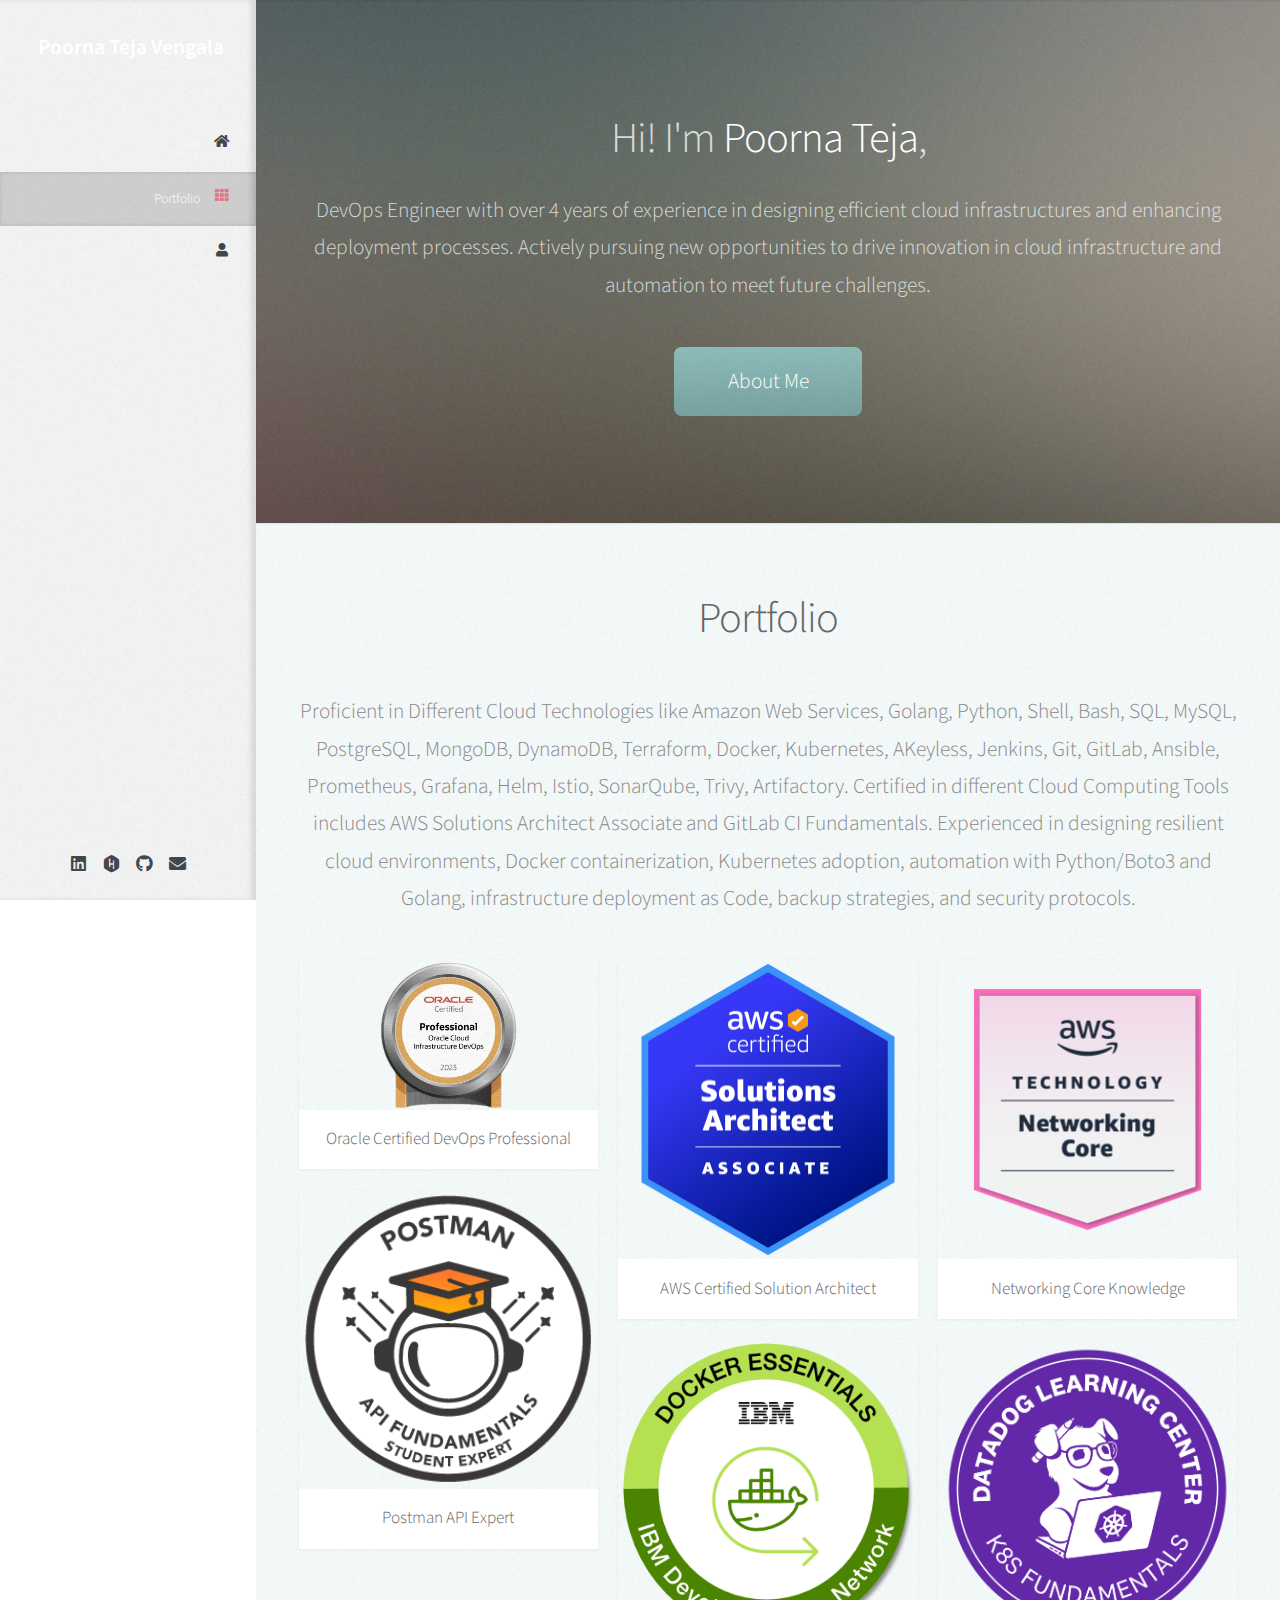
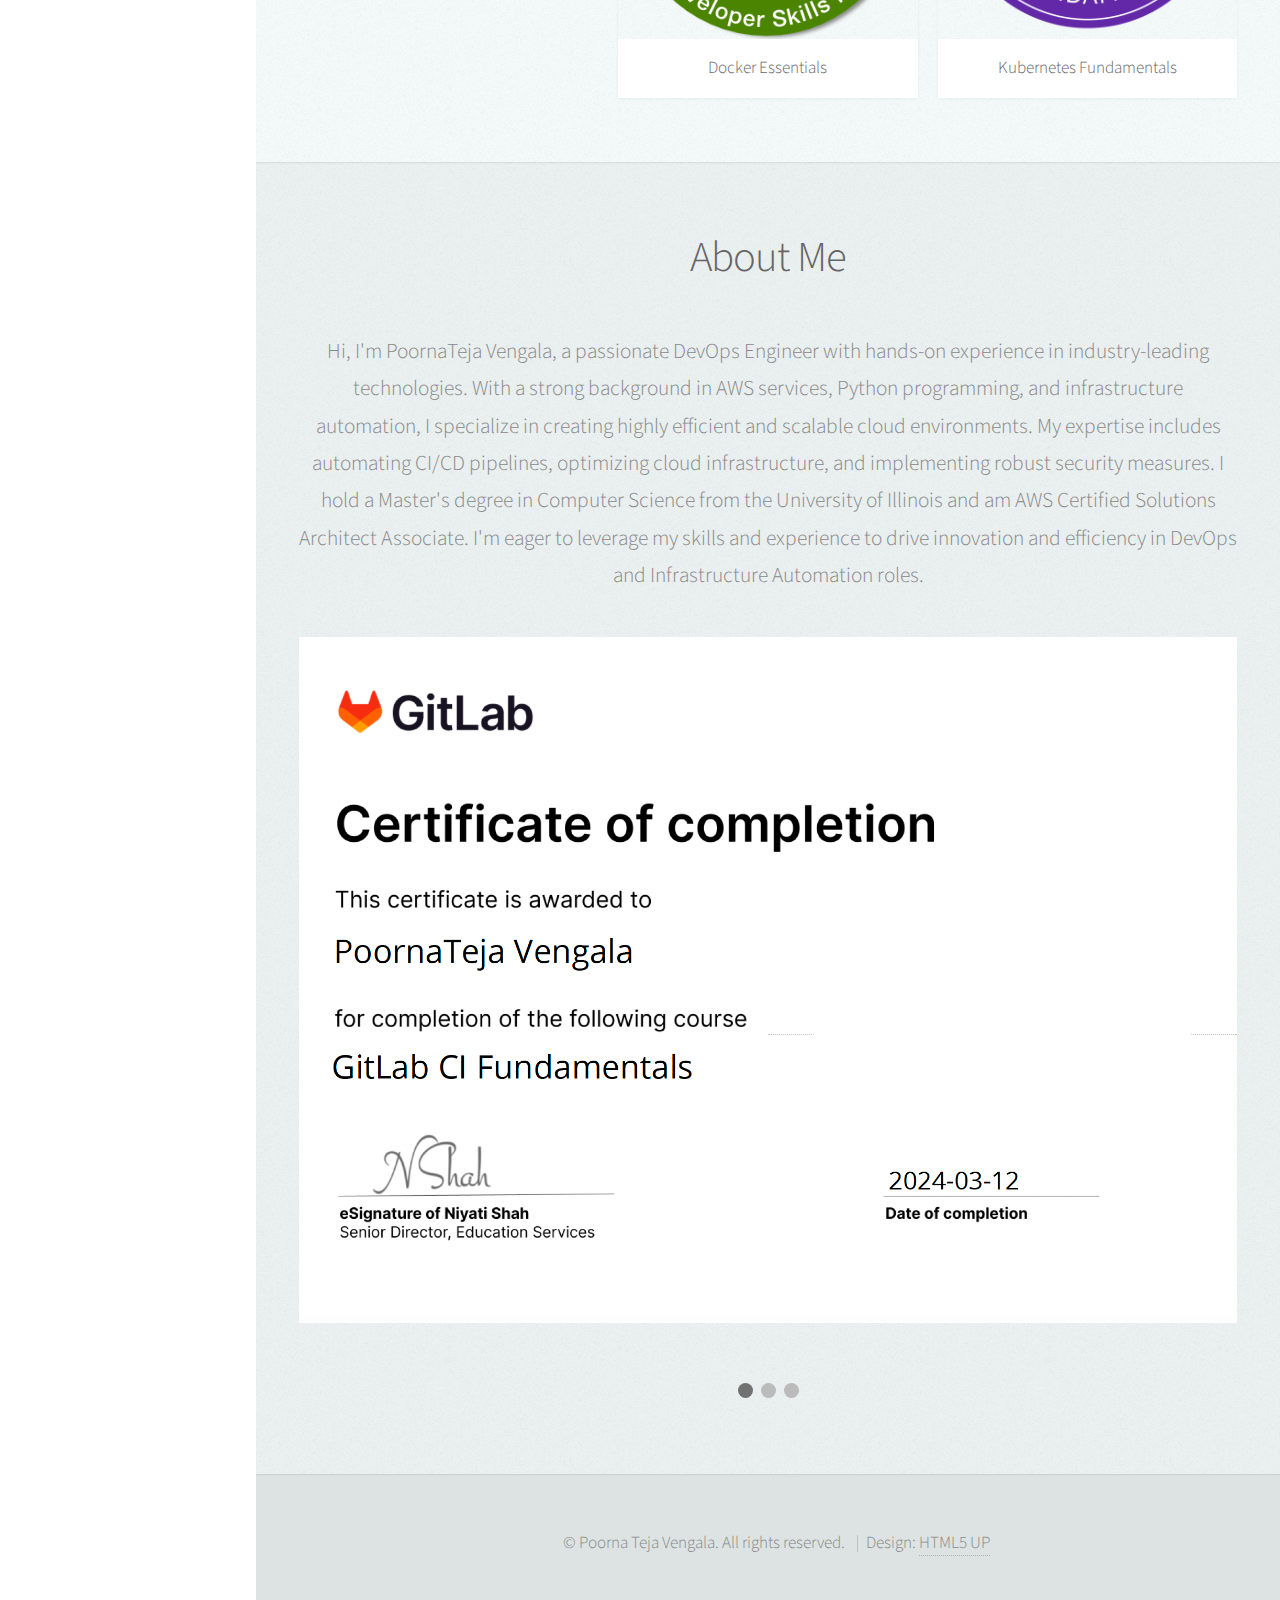
==== index.html @ 4f163651 "new" ====
<!DOCTYPE HTML>
<!--
    Prologue by HTML5 UP
    html5up.net | @ajlkn
    Free for personal and commercial use under the CCA 3.0 license (html5up.net/license)
-->
<html>
    <head>
        <title>Poorna Teja Vengala</title>
        <meta charset="utf-8" />
        <meta name="viewport" content="width=device-width, initial-scale=1, user-scalable=no" />
        <link rel="stylesheet" href="assets/css/main.css" />
        <style>
            #header {
                background-color: #f4f4f4; /* Light Gray Background Color */
            }

            #top {
                background: url('images/devopsbg.jpeg') no-repeat center center fixed;
                background-size: cover;
            }

            .slideshow-container {
                max-width: 1000px;
                position: relative;
                margin: auto;
            }

            .mySlides {
                display: none;
            }

            /* Next & previous buttons */
            .prev, .next {
                cursor: pointer;
                position: absolute;
                top: 50%;
                width: auto;
                margin-top: -22px;
                padding: 16px;
                color: white;
                font-weight: bold;
                font-size: 18px;
                transition: 0.6s ease;
                border-radius: 0 3px 3px 0;
            }

            /* Position the "next button" to the right */
            .next {
                right: 0;
                border-radius: 3px 0 0 3px;
            }

            /* On hover, add a black background color with a little bit see-through */
            .prev:hover, .next:hover {
                background-color: rgba(0, 0, 0, 0.8);
            }

            /* The dots/bullets/indicators */
            .dot {
                cursor: pointer;
                height: 15px;
                width: 15px;
                margin: 0 2px;
                background-color: #bbb;
                border-radius: 50%;
                display: inline-block;
                transition: background-color 0.6s ease;
            }

            .active, .dot:hover {
                background-color: #717171;
            }
        </style>
    </head>
    <body class="is-preload">

        <!-- Header -->
        <div id="header">
            <div class="top">
                <!-- Logo -->
                <div id="logo">
                    <h1 id="title">Poorna Teja Vengala</h1>
                    <p>DevOps Engineer</p>
                </div>
                <!-- Nav -->
                <nav id="nav">
                    <ul>
                        <li><a href="#top" id="top-link"><span class="icon solid fa-home">Intro</span></a></li>
                        <li><a href="#portfolio" id="portfolio-link"><span class="icon solid fa-th">Portfolio</span></a></li>
                        <li><a href="#about" id="about-link"><span class="icon solid fa-user">About Me</span></a></li>
                    </ul>
                </nav>
            </div>
            <div class="bottom">
                <!-- Social Icons -->
                <ul class="icons">
                    <li><a href="https://www.linkedin.com/in/teja251b7b116/" class="icon brands fa-linkedin"><span class="label">Linkedin</span></a></li>
                    <li><a href="https://www.hackerrank.com/profile/poornateja340" class="icon brands fa-hackerrank"><span class="label">Hackerrank</span></a></li>
                    <li><a href="https://github.com/poornatejav" class="icon brands fa-github"><span class="label">Github</span></a></li>
                    <li><a href="mailto:poornateja340@gmail.com" class="icon solid fa-envelope"><span class="label">Email</span></a></li>
                </ul>
            </div>
        </div>

        <!-- Main -->
        <div id="main">
            <!-- Intro -->
            <section id="top" class="one dark cover">
                <div class="container">
                    <header>
                        <h2 class="alt">Hi! I'm <strong>Poorna Teja</strong>, </h2>
                        <p>DevOps Engineer with over 4 years of experience in designing efficient cloud infrastructures and enhancing deployment processes. Actively pursuing new opportunities to drive innovation in cloud infrastructure and automation to meet future challenges.</p>
                    </header>
                    <footer>
                        <a href="#about" class="button scrolly">About Me</a>
                    </footer>
                </div>
            </section>

            <!-- Portfolio -->
            <section id="portfolio" class="two">
                <div class="container">
                    <header>
                        <h2>Portfolio</h2>
                    </header>
                    <p>Proficient in Different Cloud Technologies like Amazon Web Services, Golang, Python, Shell, Bash, SQL, MySQL, PostgreSQL, MongoDB, DynamoDB, Terraform, Docker, Kubernetes, AKeyless, Jenkins, Git, GitLab, Ansible, Prometheus, Grafana, Helm, Istio, SonarQube, Trivy, Artifactory. Certified in different Cloud Computing Tools includes AWS Solutions Architect Associate and GitLab CI Fundamentals. Experienced in designing resilient cloud environments, Docker containerization, Kubernetes adoption, automation with Python/Boto3 and Golang, infrastructure deployment as Code, backup strategies, and security protocols.</p>

                    <div class="row">
                        <div class="col-4 col-12-mobile">
                            <article class="item zigzag-item">
                                <a href="https://yourlink1.com" target="_blank" class="image fit"><img src="images/OCIDOP2023OPN__1_-removebg-preview.png" alt="" /></a>
                                <header>
                                    <h3>Oracle Certified DevOps Professional</h3>
                                </header>
                            </article>
                            <article class="item">
                                <a href="https://badgr.com/public/assertions/E0dIOPm5STyMODDQcld6iA?identity__email=poornateja340@gmail.com" target="_blank" class="image fit"><img src="images/Postman - Postman API Fundamentals Student Expert - 2024-03-08.png" alt="" /></a>
                                <header>
                                    <h3>Postman API Expert</h3>
                                </header>
                            </article>
                        </div>
                        <div class="col-4 col-12-mobile">
                            <article class="item zigzag-item">
                                <a href="https://www.credly.com/badges/5cc0f7e2-10d0-4123-bce8-ade4885278c2/public_url" target="_blank" class="image fit"><img src="images/AWS-SA.png" alt="" /></a>
                                <header>
                                    <h3>AWS Certified Solution Architect</h3>
                                </header>
                            </article>
                            <article class="item">
                                <a href="https://www.credly.com/badges/b37012b9-1ead-40f3-9335-4eefe17294b0/public_url" target="_blank" class="image fit"><img src="images/Docker.png" alt="" /></a>
                                <header>
                                    <h3>Docker Essentials</h3>
                                </header>
                            </article>
                        </div>
                        <div class="col-4 col-12-mobile">
                            <article class="item zigzag-item">
                                <a href="https://www.credly.com/badges/9c77c72e-d87c-419b-800b-550ae27be226/public_url" target="_blank" class="image fit"><img src="images/aws net.png" alt="" /></a>
                                <header>
                                    <h3>Networking Core Knowledge</h3>
                                </header>
                            </article>
                            <article class="item">
                                <a href="https://www.credly.com/badges/ffb6ceaa-3ee1-4eab-9835-35e2f4e2d9c7/public_url" target="_blank" class="image fit"><img src="images/K8.png" alt="" /></a>
                                <header>
                                    <h3>Kubernetes Fundamentals</h3>
                                </header>
                            </article>
                        </div>
                    </div>
                </div>
            </section>

            <!-- About Me -->
            <section id="about" class="three">
                <div class="container">
                    <header>
                        <h2>About Me</h2>
                    </header>
                    <p>Hi, I'm PoornaTeja Vengala, a passionate DevOps Engineer with hands-on experience in industry-leading technologies. With a strong background in AWS services, Python programming, and infrastructure automation, I specialize in creating highly efficient and scalable cloud environments. My expertise includes automating CI/CD pipelines, optimizing cloud infrastructure, and implementing robust security measures. I hold a Master's degree in Computer Science from the University of Illinois and am AWS Certified Solutions Architect Associate. I'm eager to leverage my skills and experience to drive innovation and efficiency in DevOps and Infrastructure Automation roles.</p>
                    <!-- Slideshow Container -->
                    <div class="slideshow-container">
                        <div class="mySlides fade">
                            <img src="images/gitlab.png" style="width:100%" alt="PoornaTeja Vengala" />
                        </div>
                        <div class="mySlides fade">
                            <img src="images/python.png" style="width:100%" alt="Image 2" />
                        </div>
                        <div class="mySlides fade">
                            <img src="images/scrum.png" style="width:100%" alt="Image 3" />
                        </div>
                        <!-- Next and Previous Button -->
                        <a class="prev" onclick="plusSlides(-1)">&#10094;</a>
                        <a class="next" onclick="plusSlides(1)">&#10095;</a>
                    </div>
                    <br />
                    <!-- The dots/circles -->
                    <div style="text-align:center">
                        <span class="dot" onclick="currentSlide(1)"></span>
                        <span class="dot" onclick="currentSlide(2)"></span>
                        <span class="dot" onclick="currentSlide(3)"></span>
                    </div>
                </div>
            </section>
        </div>

        <!-- Footer -->
        <div id="footer">
            <!-- Copyright -->
            <ul class="copyright">
                <li>&copy; Poorna Teja Vengala. All rights reserved.</li>
                <li>Design: <a href="http://html5up.net">HTML5 UP</a></li>
            </ul>
        </div>

        <!-- Scripts -->
        <script src="assets/js/jquery.min.js"></script>
        <script src="assets/js/jquery.scrolly.min.js"></script>
        <script src="assets/js/jquery.scrollex.min.js"></script>
        <script src="assets/js/browser.min.js"></script>
        <script src="assets/js/breakpoints.min.js"></script>
        <script src="assets/js/util.js"></script>
        <script src="assets/js/main.js"></script>

        <!-- JavaScript for Slideshow -->
        <script>
            var slideIndex = 1;
            showSlides(slideIndex);

            function plusSlides(n) {
                showSlides(slideIndex += n);
            }

            function currentSlide(n) {
                showSlides(slideIndex = n);
            }

            function showSlides(n) {
                var i;
                var slides = document.getElementsByClassName("mySlides");
                var dots = document.getElementsByClassName("dot");
                if (n > slides.length) { slideIndex = 1 }
                if (n < 1) { slideIndex = slides.length }
                for (i = 0; i < slides.length; i++) {
                    slides[i].style.display = "none";
                }
                for (i = 0; i < dots.length; i++) {
                    dots[i].className = dots[i].className.replace(" active", "");
                }
                slides[slideIndex - 1].style.display = "block";
                dots[slideIndex - 1].className += " active";
            }
        </script>
    </body>
</html>
---- assets/css/main.css ----
@import url("fontawesome-all.min.css");
@import url("https://fonts.googleapis.com/css?family=Source+Sans+Pro:300,300italic,400,600");

/*
	Prologue by HTML5 UP
	html5up.net | @ajlkn
	Free for personal and commercial use under the CCA 3.0 license (html5up.net/license)
*/

html, body, div, span, applet, object,
iframe, h1, h2, h3, h4, h5, h6, p, blockquote,
pre, a, abbr, acronym, address, big, cite,
code, del, dfn, em, img, ins, kbd, q, s, samp,
small, strike, strong, sub, sup, tt, var, b,
u, i, center, dl, dt, dd, ol, ul, li, fieldset,
form, label, legend, table, caption, tbody,
tfoot, thead, tr, th, td, article, aside,
canvas, details, embed, figure, figcaption,
footer, header, hgroup, menu, nav, output, ruby,
section, summary, time, mark, audio, video {
	margin: 0;
	padding: 0;
	border: 0;
	font-size: 100%;
	font: inherit;
	vertical-align: baseline;}

article, aside, details, figcaption, figure,
footer, header, hgroup, menu, nav, section {
	display: block;}

body {
	line-height: 1;
}

ol, ul {
	list-style: none;
}

blockquote, q {
	quotes: none;
}

	blockquote:before, blockquote:after, q:before, q:after {
		content: '';
		content: none;
	}

table {
	border-collapse: collapse;
	border-spacing: 0;
}

body {
	-webkit-text-size-adjust: none;
}

mark {
	background-color: transparent;
	color: inherit;
}

input::-moz-focus-inner {
	border: 0;
	padding: 0;
}

input, select, textarea {
	-moz-appearance: none;
	-webkit-appearance: none;
	-ms-appearance: none;
	appearance: none;
}

/* Basic */

	html {
		box-sizing: border-box;
	}

	*, *:before, *:after {
		box-sizing: inherit;
	}

	body {
		background: #fff;
		font-family: 'Source Sans Pro', sans-serif;
		font-size: 19pt;
		font-weight: 300;
		line-height: 1.75em;
		color: #888;
	}

		body.is-preload *, body.is-preload *:before, body.is-preload *:after {
			-moz-animation: none !important;
			-webkit-animation: none !important;
			-ms-animation: none !important;
			animation: none !important;
			-moz-transition: none !important;
			-webkit-transition: none !important;
			-ms-transition: none !important;
			transition: none !important;
		}

	input, textarea, select {
		font-family: 'Source Sans Pro', sans-serif;
		font-size: 19pt;
		font-weight: 300;
		line-height: 1.75em;
		color: #888;
	}

	h1, h2, h3, h4, h5, h6 {
		font-weight: 300;
		color: #666;
		line-height: 1.5em;
	}

	h1 a, h2 a, h3 a, h4 a, h5 a, h6 a {
		color: inherit;
		text-decoration: none;
	}

		h1 a strong, h2 a strong, h3 a strong, h4 a strong, h5 a strong, h6 a strong {
			color: #333;
		}

	h2 {
		font-size: 2em;
		letter-spacing: -1px;
	}

		h2.alt {
			color: #888;
		}

			h2.alt strong {
				color: #666;
			}

	h3 {
		font-size: 1.5em;
	}

	header {
		margin: 0 0 2em 0;
	}

		header > p {
			margin: 1em 0 0 0;
		}

	footer {
		margin: 2em 0 0 0;
	}

	strong, b {
		font-weight: 300;
		color: #666;
	}

	em, i {
		font-style: italic;
	}

	a {
		text-decoration: none;
		color: inherit;
		border-bottom: dotted 1px rgba(128, 128, 128, 0.5);
		-moz-transition: color 0.35s ease-in-out, border-bottom-color 0.35s ease-in-out;
		-webkit-transition: color 0.35s ease-in-out, border-bottom-color 0.35s ease-in-out;
		-ms-transition: color 0.35s ease-in-out, border-bottom-color 0.35s ease-in-out;
		transition: color 0.35s ease-in-out, border-bottom-color 0.35s ease-in-out;
		outline: 0;
	}

		a:hover {
			color: #E27689;
			border-bottom-color: rgba(255, 255, 255, 0);
		}

	sub {
		position: relative;
		top: 0.5em;
		font-size: 0.8em;
	}

	sup {
		position: relative;
		top: -0.5em;
		font-size: 0.8em;
	}

	hr {
		border: 0;
		border-top: solid 1px #ddd;
	}

	blockquote {
		border-left: solid 0.5em #ddd;
		padding: 1em 0 1em 2em;
		font-style: italic;
	}

	p, ul, ol, dl, table {
		margin-bottom: 2em;
	}

	br.clear {
		clear: both;
	}

/* Container */

	.container {
		margin: 0 auto;
		max-width: 100%;
		width: 1400px;
	}

		@media screen and (min-width: 961px) and (max-width: 1880px) {

			.container {
				width: 1200px;
			}

		}

		@media screen and (min-width: 961px) and (max-width: 1620px) {

			.container {
				width: 960px;
			}

		}

		@media screen and (min-width: 961px) and (max-width: 1320px) {

			.container {
				width: 100%;
			}

		}

		@media screen and (max-width: 960px) {

			.container {
				width: 100%;
			}

		}

		@media screen and (max-width: 736px) {

			.container {
				width: 100%;
			}

		}

/* Row */

	.row {
		display: flex;
		flex-wrap: wrap;
		box-sizing: border-box;
		align-items: stretch;
	}

		.row > * {
			box-sizing: border-box;
		}

		.row.gtr-uniform > * > :last-child {
			margin-bottom: 0;
		}

		.row.aln-left {
			justify-content: flex-start;
		}

		.row.aln-center {
			justify-content: center;
		}

		.row.aln-right {
			justify-content: flex-end;
		}

		.row.aln-top {
			align-items: flex-start;
		}

		.row.aln-middle {
			align-items: center;
		}

		.row.aln-bottom {
			align-items: flex-end;
		}

		.row > .imp {
			order: -1;
		}

		.row > .col-1 {
			width: 8.33333%;
		}

		.row > .off-1 {
			margin-left: 8.33333%;
		}

		.row > .col-2 {
			width: 16.66667%;
		}

		.row > .off-2 {
			margin-left: 16.66667%;
		}

		.row > .col-3 {
			width: 25%;
		}

		.row > .off-3 {
			margin-left: 25%;
		}

		.row > .col-4 {
			width: 33.33333%;
		}

		.row > .off-4 {
			margin-left: 33.33333%;
		}

		.row > .col-5 {
			width: 41.66667%;
		}

		.row > .off-5 {
			margin-left: 41.66667%;
		}

		.row > .col-6 {
			width: 50%;
		}

		.row > .off-6 {
			margin-left: 50%;
		}

		.row > .col-7 {
			width: 58.33333%;
		}

		.row > .off-7 {
			margin-left: 58.33333%;
		}

		.row > .col-8 {
			width: 66.66667%;
		}

		.row > .off-8 {
			margin-left: 66.66667%;
		}

		.row > .col-9 {
			width: 75%;
		}

		.row > .off-9 {
			margin-left: 75%;
		}

		.row > .col-10 {
			width: 83.33333%;
		}

		.row > .off-10 {
			margin-left: 83.33333%;
		}

		.row > .col-11 {
			width: 91.66667%;
		}

		.row > .off-11 {
			margin-left: 91.66667%;
		}

		.row > .col-12 {
			width: 100%;
		}

		.row > .off-12 {
			margin-left: 100%;
		}

		.row.gtr-0 {
			margin-top: 0px;
			margin-left: 0px;
		}

			.row.gtr-0 > * {
				padding: 0px 0 0 0px;
			}

			.row.gtr-0.gtr-uniform {
				margin-top: 0px;
			}

				.row.gtr-0.gtr-uniform > * {
					padding-top: 0px;
				}

		.row.gtr-25 {
			margin-top: -10px;
			margin-left: -10px;
		}

			.row.gtr-25 > * {
				padding: 10px 0 0 10px;
			}

			.row.gtr-25.gtr-uniform {
				margin-top: -10px;
			}

				.row.gtr-25.gtr-uniform > * {
					padding-top: 10px;
				}

		.row.gtr-50 {
			margin-top: -20px;
			margin-left: -20px;
		}

			.row.gtr-50 > * {
				padding: 20px 0 0 20px;
			}

			.row.gtr-50.gtr-uniform {
				margin-top: -20px;
			}

				.row.gtr-50.gtr-uniform > * {
					padding-top: 20px;
				}

		.row {
			margin-top: -40px;
			margin-left: -40px;
		}

			.row > * {
				padding: 40px 0 0 40px;
			}

			.row.gtr-uniform {
				margin-top: -40px;
			}

				.row.gtr-uniform > * {
					padding-top: 40px;
				}

		.row.gtr-150 {
			margin-top: -60px;
			margin-left: -60px;
		}

			.row.gtr-150 > * {
				padding: 60px 0 0 60px;
			}

			.row.gtr-150.gtr-uniform {
				margin-top: -60px;
			}

				.row.gtr-150.gtr-uniform > * {
					padding-top: 60px;
				}

		.row.gtr-200 {
			margin-top: -80px;
			margin-left: -80px;
		}

			.row.gtr-200 > * {
				padding: 80px 0 0 80px;
			}

			.row.gtr-200.gtr-uniform {
				margin-top: -80px;
			}

				.row.gtr-200.gtr-uniform > * {
					padding-top: 80px;
				}

		@media screen and (min-width: 961px) and (max-width: 1880px) {

			.row {
				display: flex;
				flex-wrap: wrap;
				box-sizing: border-box;
				align-items: stretch;
			}

				.row > * {
					box-sizing: border-box;
				}

				.row.gtr-uniform > * > :last-child {
					margin-bottom: 0;
				}

				.row.aln-left {
					justify-content: flex-start;
				}

				.row.aln-center {
					justify-content: center;
				}

				.row.aln-right {
					justify-content: flex-end;
				}

				.row.aln-top {
					align-items: flex-start;
				}

				.row.aln-middle {
					align-items: center;
				}

				.row.aln-bottom {
					align-items: flex-end;
				}

				.row > .imp-wide {
					order: -1;
				}

				.row > .col-1-wide {
					width: 8.33333%;
				}

				.row > .off-1-wide {
					margin-left: 8.33333%;
				}

				.row > .col-2-wide {
					width: 16.66667%;
				}

				.row > .off-2-wide {
					margin-left: 16.66667%;
				}

				.row > .col-3-wide {
					width: 25%;
				}

				.row > .off-3-wide {
					margin-left: 25%;
				}

				.row > .col-4-wide {
					width: 33.33333%;
				}

				.row > .off-4-wide {
					margin-left: 33.33333%;
				}

				.row > .col-5-wide {
					width: 41.66667%;
				}

				.row > .off-5-wide {
					margin-left: 41.66667%;
				}

				.row > .col-6-wide {
					width: 50%;
				}

				.row > .off-6-wide {
					margin-left: 50%;
				}

				.row > .col-7-wide {
					width: 58.33333%;
				}

				.row > .off-7-wide {
					margin-left: 58.33333%;
				}

				.row > .col-8-wide {
					width: 66.66667%;
				}

				.row > .off-8-wide {
					margin-left: 66.66667%;
				}

				.row > .col-9-wide {
					width: 75%;
				}

				.row > .off-9-wide {
					margin-left: 75%;
				}

				.row > .col-10-wide {
					width: 83.33333%;
				}

				.row > .off-10-wide {
					margin-left: 83.33333%;
				}

				.row > .col-11-wide {
					width: 91.66667%;
				}

				.row > .off-11-wide {
					margin-left: 91.66667%;
				}

				.row > .col-12-wide {
					width: 100%;
				}

				.row > .off-12-wide {
					margin-left: 100%;
				}

				.row.gtr-0 {
					margin-top: 0px;
					margin-left: 0px;
				}

					.row.gtr-0 > * {
						padding: 0px 0 0 0px;
					}

					.row.gtr-0.gtr-uniform {
						margin-top: 0px;
					}

						.row.gtr-0.gtr-uniform > * {
							padding-top: 0px;
						}

				.row.gtr-25 {
					margin-top: -10px;
					margin-left: -10px;
				}

					.row.gtr-25 > * {
						padding: 10px 0 0 10px;
					}

					.row.gtr-25.gtr-uniform {
						margin-top: -10px;
					}

						.row.gtr-25.gtr-uniform > * {
							padding-top: 10px;
						}

				.row.gtr-50 {
					margin-top: -20px;
					margin-left: -20px;
				}

					.row.gtr-50 > * {
						padding: 20px 0 0 20px;
					}

					.row.gtr-50.gtr-uniform {
						margin-top: -20px;
					}

						.row.gtr-50.gtr-uniform > * {
							padding-top: 20px;
						}

				.row {
					margin-top: -40px;
					margin-left: -40px;
				}

					.row > * {
						padding: 40px 0 0 40px;
					}

					.row.gtr-uniform {
						margin-top: -40px;
					}

						.row.gtr-uniform > * {
							padding-top: 40px;
						}

				.row.gtr-150 {
					margin-top: -60px;
					margin-left: -60px;
				}

					.row.gtr-150 > * {
						padding: 60px 0 0 60px;
					}

					.row.gtr-150.gtr-uniform {
						margin-top: -60px;
					}

						.row.gtr-150.gtr-uniform > * {
							padding-top: 60px;
						}

				.row.gtr-200 {
					margin-top: -80px;
					margin-left: -80px;
				}

					.row.gtr-200 > * {
						padding: 80px 0 0 80px;
					}

					.row.gtr-200.gtr-uniform {
						margin-top: -80px;
					}

						.row.gtr-200.gtr-uniform > * {
							padding-top: 80px;
						}

		}

		@media screen and (min-width: 961px) and (max-width: 1620px) {

			.row {
				display: flex;
				flex-wrap: wrap;
				box-sizing: border-box;
				align-items: stretch;
			}

				.row > * {
					box-sizing: border-box;
				}

				.row.gtr-uniform > * > :last-child {
					margin-bottom: 0;
				}

				.row.aln-left {
					justify-content: flex-start;
				}

				.row.aln-center {
					justify-content: center;
				}

				.row.aln-right {
					justify-content: flex-end;
				}

				.row.aln-top {
					align-items: flex-start;
				}

				.row.aln-middle {
					align-items: center;
				}

				.row.aln-bottom {
					align-items: flex-end;
				}

				.row > .imp-normal {
					order: -1;
				}

				.row > .col-1-normal {
					width: 8.33333%;
				}

				.row > .off-1-normal {
					margin-left: 8.33333%;
				}

				.row > .col-2-normal {
					width: 16.66667%;
				}

				.row > .off-2-normal {
					margin-left: 16.66667%;
				}

				.row > .col-3-normal {
					width: 25%;
				}

				.row > .off-3-normal {
					margin-left: 25%;
				}

				.row > .col-4-normal {
					width: 33.33333%;
				}

				.row > .off-4-normal {
					margin-left: 33.33333%;
				}

				.row > .col-5-normal {
					width: 41.66667%;
				}

				.row > .off-5-normal {
					margin-left: 41.66667%;
				}

				.row > .col-6-normal {
					width: 50%;
				}

				.row > .off-6-normal {
					margin-left: 50%;
				}

				.row > .col-7-normal {
					width: 58.33333%;
				}

				.row > .off-7-normal {
					margin-left: 58.33333%;
				}

				.row > .col-8-normal {
					width: 66.66667%;
				}

				.row > .off-8-normal {
					margin-left: 66.66667%;
				}

				.row > .col-9-normal {
					width: 75%;
				}

				.row > .off-9-normal {
					margin-left: 75%;
				}

				.row > .col-10-normal {
					width: 83.33333%;
				}

				.row > .off-10-normal {
					margin-left: 83.33333%;
				}

				.row > .col-11-normal {
					width: 91.66667%;
				}

				.row > .off-11-normal {
					margin-left: 91.66667%;
				}

				.row > .col-12-normal {
					width: 100%;
				}

				.row > .off-12-normal {
					margin-left: 100%;
				}

				.row.gtr-0 {
					margin-top: 0px;
					margin-left: 0px;
				}

					.row.gtr-0 > * {
						padding: 0px 0 0 0px;
					}

					.row.gtr-0.gtr-uniform {
						margin-top: 0px;
					}

						.row.gtr-0.gtr-uniform > * {
							padding-top: 0px;
						}

				.row.gtr-25 {
					margin-top: -10px;
					margin-left: -10px;
				}

					.row.gtr-25 > * {
						padding: 10px 0 0 10px;
					}

					.row.gtr-25.gtr-uniform {
						margin-top: -10px;
					}

						.row.gtr-25.gtr-uniform > * {
							padding-top: 10px;
						}

				.row.gtr-50 {
					margin-top: -20px;
					margin-left: -20px;
				}

					.row.gtr-50 > * {
						padding: 20px 0 0 20px;
					}

					.row.gtr-50.gtr-uniform {
						margin-top: -20px;
					}

						.row.gtr-50.gtr-uniform > * {
							padding-top: 20px;
						}

				.row {
					margin-top: -40px;
					margin-left: -40px;
				}

					.row > * {
						padding: 40px 0 0 40px;
					}

					.row.gtr-uniform {
						margin-top: -40px;
					}

						.row.gtr-uniform > * {
							padding-top: 40px;
						}

				.row.gtr-150 {
					margin-top: -60px;
					margin-left: -60px;
				}

					.row.gtr-150 > * {
						padding: 60px 0 0 60px;
					}

					.row.gtr-150.gtr-uniform {
						margin-top: -60px;
					}

						.row.gtr-150.gtr-uniform > * {
							padding-top: 60px;
						}

				.row.gtr-200 {
					margin-top: -80px;
					margin-left: -80px;
				}

					.row.gtr-200 > * {
						padding: 80px 0 0 80px;
					}

					.row.gtr-200.gtr-uniform {
						margin-top: -80px;
					}

						.row.gtr-200.gtr-uniform > * {
							padding-top: 80px;
						}

		}

		@media screen and (min-width: 961px) and (max-width: 1320px) {

			.row {
				display: flex;
				flex-wrap: wrap;
				box-sizing: border-box;
				align-items: stretch;
			}

				.row > * {
					box-sizing: border-box;
				}

				.row.gtr-uniform > * > :last-child {
					margin-bottom: 0;
				}

				.row.aln-left {
					justify-content: flex-start;
				}

				.row.aln-center {
					justify-content: center;
				}

				.row.aln-right {
					justify-content: flex-end;
				}

				.row.aln-top {
					align-items: flex-start;
				}

				.row.aln-middle {
					align-items: center;
				}

				.row.aln-bottom {
					align-items: flex-end;
				}

				.row > .imp-narrow {
					order: -1;
				}

				.row > .col-1-narrow {
					width: 8.33333%;
				}

				.row > .off-1-narrow {
					margin-left: 8.33333%;
				}

				.row > .col-2-narrow {
					width: 16.66667%;
				}

				.row > .off-2-narrow {
					margin-left: 16.66667%;
				}

				.row > .col-3-narrow {
					width: 25%;
				}

				.row > .off-3-narrow {
					margin-left: 25%;
				}

				.row > .col-4-narrow {
					width: 33.33333%;
				}

				.row > .off-4-narrow {
					margin-left: 33.33333%;
				}

				.row > .col-5-narrow {
					width: 41.66667%;
				}

				.row > .off-5-narrow {
					margin-left: 41.66667%;
				}

				.row > .col-6-narrow {
					width: 50%;
				}

				.row > .off-6-narrow {
					margin-left: 50%;
				}

				.row > .col-7-narrow {
					width: 58.33333%;
				}

				.row > .off-7-narrow {
					margin-left: 58.33333%;
				}

				.row > .col-8-narrow {
					width: 66.66667%;
				}

				.row > .off-8-narrow {
					margin-left: 66.66667%;
				}

				.row > .col-9-narrow {
					width: 75%;
				}

				.row > .off-9-narrow {
					margin-left: 75%;
				}

				.row > .col-10-narrow {
					width: 83.33333%;
				}

				.row > .off-10-narrow {
					margin-left: 83.33333%;
				}

				.row > .col-11-narrow {
					width: 91.66667%;
				}

				.row > .off-11-narrow {
					margin-left: 91.66667%;
				}

				.row > .col-12-narrow {
					width: 100%;
				}

				.row > .off-12-narrow {
					margin-left: 100%;
				}

				.row.gtr-0 {
					margin-top: 0px;
					margin-left: 0px;
				}

					.row.gtr-0 > * {
						padding: 0px 0 0 0px;
					}

					.row.gtr-0.gtr-uniform {
						margin-top: 0px;
					}

						.row.gtr-0.gtr-uniform > * {
							padding-top: 0px;
						}

				.row.gtr-25 {
					margin-top: -5px;
					margin-left: -5px;
				}

					.row.gtr-25 > * {
						padding: 5px 0 0 5px;
					}

					.row.gtr-25.gtr-uniform {
						margin-top: -5px;
					}

						.row.gtr-25.gtr-uniform > * {
							padding-top: 5px;
						}

				.row.gtr-50 {
					margin-top: -10px;
					margin-left: -10px;
				}

					.row.gtr-50 > * {
						padding: 10px 0 0 10px;
					}

					.row.gtr-50.gtr-uniform {
						margin-top: -10px;
					}

						.row.gtr-50.gtr-uniform > * {
							padding-top: 10px;
						}

				.row {
					margin-top: -20px;
					margin-left: -20px;
				}

					.row > * {
						padding: 20px 0 0 20px;
					}

					.row.gtr-uniform {
						margin-top: -20px;
					}

						.row.gtr-uniform > * {
							padding-top: 20px;
						}

				.row.gtr-150 {
					margin-top: -30px;
					margin-left: -30px;
				}

					.row.gtr-150 > * {
						padding: 30px 0 0 30px;
					}

					.row.gtr-150.gtr-uniform {
						margin-top: -30px;
					}

						.row.gtr-150.gtr-uniform > * {
							padding-top: 30px;
						}

				.row.gtr-200 {
					margin-top: -40px;
					margin-left: -40px;
				}

					.row.gtr-200 > * {
						padding: 40px 0 0 40px;
					}

					.row.gtr-200.gtr-uniform {
						margin-top: -40px;
					}

						.row.gtr-200.gtr-uniform > * {
							padding-top: 40px;
						}

		}

		@media screen and (max-width: 960px) {

			.row {
				display: flex;
				flex-wrap: wrap;
				box-sizing: border-box;
				align-items: stretch;
			}

				.row > * {
					box-sizing: border-box;
				}

				.row.gtr-uniform > * > :last-child {
					margin-bottom: 0;
				}

				.row.aln-left {
					justify-content: flex-start;
				}

				.row.aln-center {
					justify-content: center;
				}

				.row.aln-right {
					justify-content: flex-end;
				}

				.row.aln-top {
					align-items: flex-start;
				}

				.row.aln-middle {
					align-items: center;
				}

				.row.aln-bottom {
					align-items: flex-end;
				}

				.row > .imp-narrower {
					order: -1;
				}

				.row > .col-1-narrower {
					width: 8.33333%;
				}

				.row > .off-1-narrower {
					margin-left: 8.33333%;
				}

				.row > .col-2-narrower {
					width: 16.66667%;
				}

				.row > .off-2-narrower {
					margin-left: 16.66667%;
				}

				.row > .col-3-narrower {
					width: 25%;
				}

				.row > .off-3-narrower {
					margin-left: 25%;
				}

				.row > .col-4-narrower {
					width: 33.33333%;
				}

				.row > .off-4-narrower {
					margin-left: 33.33333%;
				}

				.row > .col-5-narrower {
					width: 41.66667%;
				}

				.row > .off-5-narrower {
					margin-left: 41.66667%;
				}

				.row > .col-6-narrower {
					width: 50%;
				}

				.row > .off-6-narrower {
					margin-left: 50%;
				}

				.row > .col-7-narrower {
					width: 58.33333%;
				}

				.row > .off-7-narrower {
					margin-left: 58.33333%;
				}

				.row > .col-8-narrower {
					width: 66.66667%;
				}

				.row > .off-8-narrower {
					margin-left: 66.66667%;
				}

				.row > .col-9-narrower {
					width: 75%;
				}

				.row > .off-9-narrower {
					margin-left: 75%;
				}

				.row > .col-10-narrower {
					width: 83.33333%;
				}

				.row > .off-10-narrower {
					margin-left: 83.33333%;
				}

				.row > .col-11-narrower {
					width: 91.66667%;
				}

				.row > .off-11-narrower {
					margin-left: 91.66667%;
				}

				.row > .col-12-narrower {
					width: 100%;
				}

				.row > .off-12-narrower {
					margin-left: 100%;
				}

				.row.gtr-0 {
					margin-top: 0px;
					margin-left: 0px;
				}

					.row.gtr-0 > * {
						padding: 0px 0 0 0px;
					}

					.row.gtr-0.gtr-uniform {
						margin-top: 0px;
					}

						.row.gtr-0.gtr-uniform > * {
							padding-top: 0px;
						}

				.row.gtr-25 {
					margin-top: -5px;
					margin-left: -5px;
				}

					.row.gtr-25 > * {
						padding: 5px 0 0 5px;
					}

					.row.gtr-25.gtr-uniform {
						margin-top: -5px;
					}

						.row.gtr-25.gtr-uniform > * {
							padding-top: 5px;
						}

				.row.gtr-50 {
					margin-top: -10px;
					margin-left: -10px;
				}

					.row.gtr-50 > * {
						padding: 10px 0 0 10px;
					}

					.row.gtr-50.gtr-uniform {
						margin-top: -10px;
					}

						.row.gtr-50.gtr-uniform > * {
							padding-top: 10px;
						}

				.row {
					margin-top: -20px;
					margin-left: -20px;
				}

					.row > * {
						padding: 20px 0 0 20px;
					}

					.row.gtr-uniform {
						margin-top: -20px;
					}

						.row.gtr-uniform > * {
							padding-top: 20px;
						}

				.row.gtr-150 {
					margin-top: -30px;
					margin-left: -30px;
				}

					.row.gtr-150 > * {
						padding: 30px 0 0 30px;
					}

					.row.gtr-150.gtr-uniform {
						margin-top: -30px;
					}

						.row.gtr-150.gtr-uniform > * {
							padding-top: 30px;
						}

				.row.gtr-200 {
					margin-top: -40px;
					margin-left: -40px;
				}

					.row.gtr-200 > * {
						padding: 40px 0 0 40px;
					}

					.row.gtr-200.gtr-uniform {
						margin-top: -40px;
					}

						.row.gtr-200.gtr-uniform > * {
							padding-top: 40px;
						}

		}

		@media screen and (max-width: 736px) {

			.row {
				display: flex;
				flex-wrap: wrap;
				box-sizing: border-box;
				align-items: stretch;
			}

				.row > * {
					box-sizing: border-box;
				}

				.row.gtr-uniform > * > :last-child {
					margin-bottom: 0;
				}

				.row.aln-left {
					justify-content: flex-start;
				}

				.row.aln-center {
					justify-content: center;
				}

				.row.aln-right {
					justify-content: flex-end;
				}

				.row.aln-top {
					align-items: flex-start;
				}

				.row.aln-middle {
					align-items: center;
				}

				.row.aln-bottom {
					align-items: flex-end;
				}

				.row > .imp-mobile {
					order: -1;
				}

				.row > .col-1-mobile {
					width: 8.33333%;
				}

				.row > .off-1-mobile {
					margin-left: 8.33333%;
				}

				.row > .col-2-mobile {
					width: 16.66667%;
				}

				.row > .off-2-mobile {
					margin-left: 16.66667%;
				}

				.row > .col-3-mobile {
					width: 25%;
				}

				.row > .off-3-mobile {
					margin-left: 25%;
				}

				.row > .col-4-mobile {
					width: 33.33333%;
				}

				.row > .off-4-mobile {
					margin-left: 33.33333%;
				}

				.row > .col-5-mobile {
					width: 41.66667%;
				}

				.row > .off-5-mobile {
					margin-left: 41.66667%;
				}

				.row > .col-6-mobile {
					width: 50%;
				}

				.row > .off-6-mobile {
					margin-left: 50%;
				}

				.row > .col-7-mobile {
					width: 58.33333%;
				}

				.row > .off-7-mobile {
					margin-left: 58.33333%;
				}

				.row > .col-8-mobile {
					width: 66.66667%;
				}

				.row > .off-8-mobile {
					margin-left: 66.66667%;
				}

				.row > .col-9-mobile {
					width: 75%;
				}

				.row > .off-9-mobile {
					margin-left: 75%;
				}

				.row > .col-10-mobile {
					width: 83.33333%;
				}

				.row > .off-10-mobile {
					margin-left: 83.33333%;
				}

				.row > .col-11-mobile {
					width: 91.66667%;
				}

				.row > .off-11-mobile {
					margin-left: 91.66667%;
				}

				.row > .col-12-mobile {
					width: 100%;
				}

				.row > .off-12-mobile {
					margin-left: 100%;
				}

				.row.gtr-0 {
					margin-top: 0px;
					margin-left: 0px;
				}

					.row.gtr-0 > * {
						padding: 0px 0 0 0px;
					}

					.row.gtr-0.gtr-uniform {
						margin-top: 0px;
					}

						.row.gtr-0.gtr-uniform > * {
							padding-top: 0px;
						}

				.row.gtr-25 {
					margin-top: -5px;
					margin-left: -5px;
				}

					.row.gtr-25 > * {
						padding: 5px 0 0 5px;
					}

					.row.gtr-25.gtr-uniform {
						margin-top: -5px;
					}

						.row.gtr-25.gtr-uniform > * {
							padding-top: 5px;
						}

				.row.gtr-50 {
					margin-top: -10px;
					margin-left: -10px;
				}

					.row.gtr-50 > * {
						padding: 10px 0 0 10px;
					}

					.row.gtr-50.gtr-uniform {
						margin-top: -10px;
					}

						.row.gtr-50.gtr-uniform > * {
							padding-top: 10px;
						}

				.row {
					margin-top: -20px;
					margin-left: -20px;
				}

					.row > * {
						padding: 20px 0 0 20px;
					}

					.row.gtr-uniform {
						margin-top: -20px;
					}

						.row.gtr-uniform > * {
							padding-top: 20px;
						}

				.row.gtr-150 {
					margin-top: -30px;
					margin-left: -30px;
				}

					.row.gtr-150 > * {
						padding: 30px 0 0 30px;
					}

					.row.gtr-150.gtr-uniform {
						margin-top: -30px;
					}

						.row.gtr-150.gtr-uniform > * {
							padding-top: 30px;
						}

				.row.gtr-200 {
					margin-top: -40px;
					margin-left: -40px;
				}

					.row.gtr-200 > * {
						padding: 40px 0 0 40px;
					}

					.row.gtr-200.gtr-uniform {
						margin-top: -40px;
					}

						.row.gtr-200.gtr-uniform > * {
							padding-top: 40px;
						}

		}

/* Sections/Article */

	section, article {
		margin-bottom: 3em;
	}

		section > :last-child,
		section > .container, section:last-child, article > :last-child,
		article > .container, article:last-child {
			margin-bottom: 0;
		}

		.row > section, .row > article {
			margin-bottom: 0;
		}

/* Image */

	.image {
		display: inline-block;
		border: 0;
	}

		.image img {
			display: block;
			width: 100%;
		}

		.image.avatar48 {
			width: 48px;
			height: 48px;
			background: #f00;
		}

			.image.avatar48 img {
				width: 48px;
				height: 48px;
			}

		.image.fit {
			display: block;
			width: 100%;
		}

		.image.featured {
			display: block;
			width: 100%;
			margin: 0 0 2em 0;
		}

		.image.left {
			float: left;
			margin: 0 2em 2em 0;
		}

		.image.centered {
			display: block;
			margin: 0 0 2em 0;
		}

			.image.centered img {
				margin: 0 auto;
				width: auto;
			}

/* List */

	ul {
		list-style: disc;
		padding-left: 1em;
	}

		ul li {
			padding-left: 0.5em;
		}

	ol {
		list-style: decimal;
		padding-left: 1.25em;
	}

		ol li {
			padding-left: 0.25em;
		}

/* Icons */

	ul.icons {
		cursor: default;
		list-style: none;
		padding-left: 0;
	}

		ul.icons li {
			display: inline-block;
			padding-left: 0;
		}

		ul.icons a {
			display: inline-block;
			width: 2em;
			height: 2em;
			line-height: 2em;
			text-align: center;
			border: 0;
		}

/* Form */

	form label {
		display: block;
		text-align: left;
		margin-bottom: 0.5em;
	}

	form input[type="text"],
	form input[type="email"],
	form input[type="password"],
	form select,
	form textarea {
		position: relative;
		-webkit-appearance: none;
		display: block;
		border: 0;
		outline: 0;
		background: #fff;
		background: rgba(255, 255, 255, 0.75);
		width: 100%;
		border-radius: 0.35em;
		padding: 0.75em 1em 0.75em 1em;
		box-shadow: inset 0 0.1em 0.1em 0 rgba(0, 0, 0, 0.05);
		border: solid 1px rgba(0, 0, 0, 0.15);
		-moz-transition: all 0.35s ease-in-out;
		-webkit-transition: all 0.35s ease-in-out;
		-ms-transition: all 0.35s ease-in-out;
		transition: all 0.35s ease-in-out;
	}

		form input[type="text"]:focus,
		form input[type="email"]:focus,
		form input[type="password"]:focus,
		form select:focus,
		form textarea:focus {
			box-shadow: 0 0 2px 1px #8ebebc;
			background: #fff;
		}

	form input[type="text"],
	form input[type="email"],
	form input[type="password"],
	form select {
		line-height: 1.25em;
	}

	form textarea {
		min-height: 14em;
	}

	form ::-webkit-input-placeholder {
		color: #555 !important;
	}

	form :-moz-placeholder {
		color: #555 !important;
	}

	form ::-moz-placeholder {
		color: #555 !important;
	}

	form :-ms-input-placeholder {
		color: #555 !important;
	}

	form ::-moz-focus-inner {
		border: 0;
	}

/* Table */

	table {
		width: 100%;
		text-align: left;
	}

		table tbody tr:nth-child(2n+2) {
			background: #f4f4f4;
		}

		table td {
			padding: 0.5em 1em 0.5em 1em;
		}

		table th {
			text-align: left;
			padding: 0.5em 1em 0.5em 1em;
			color: #fff;
			background: #222729 url("images/overlay.png");
		}

		table thead {
			background: #444;
			color: #fff;
		}

		table tfoot {
			background: #eee;
		}

/* Button */

	input[type="button"],
	input[type="submit"],
	input[type="reset"],
	button,
	.button {
		position: relative;
		display: inline-block;
		border-radius: 0.35em;
		color: #fff !important;
		text-decoration: none;
		padding: 0.75em 2.5em 0.75em 2.5em;
		background-color: #8ebebc;
		border: 0;
		cursor: pointer;
		background-image: -moz-linear-gradient(top, rgba(0, 0, 0, 0), rgba(0, 0, 0, 0.15)), url("images/overlay.png");
		background-image: -webkit-linear-gradient(top, rgba(0, 0, 0, 0), rgba(0, 0, 0, 0.15)), url("images/overlay.png");
		background-image: -ms-linear-gradient(top, rgba(0, 0, 0, 0), rgba(0, 0, 0, 0.15)), url("images/overlay.png");
		background-image: linear-gradient(top, rgba(0, 0, 0, 0), rgba(0, 0, 0, 0.15)), url("images/overlay.png");
		-moz-transition: background-color 0.35s ease-in-out;
		-webkit-transition: background-color 0.35s ease-in-out;
		-ms-transition: background-color 0.35s ease-in-out;
		transition: background-color 0.35s ease-in-out;
	}

		input[type="button"]:hover,
		input[type="submit"]:hover,
		input[type="reset"]:hover,
		button:hover,
		.button:hover {
			background-color: #9ececc;
		}

		input[type="button"]:active,
		input[type="submit"]:active,
		input[type="reset"]:active,
		button:active,
		.button:active {
			background-color: #7eaeac;
		}

/* Item */

	.item {
		box-shadow: 0 0.05em 0.15em 0 rgba(0, 0, 0, 0.05);
		margin-bottom: 40px;
	}

		.item header {
			background: #fff;
			margin: 0;
			padding: 1em 0 1em 0;
			font-size: 0.8em;
		}

			.item header h3 {
				font-size: 1em;
			}

/* Icons */

	.icon {
		text-decoration: none;
		text-decoration: none;
	}

		.icon:before {
			-moz-osx-font-smoothing: grayscale;
			-webkit-font-smoothing: antialiased;
			display: inline-block;
			font-style: normal;
			font-variant: normal;
			text-rendering: auto;
			line-height: 1;
			text-transform: none !important;
			font-family: 'Font Awesome 5 Free';
			font-weight: 400;
		}

		.icon:before {
			line-height: inherit;
		}

		.icon > .label {
			display: none;
		}

		.icon.solid:before {
			font-weight: 900;
		}

		.icon.brands:before {
			font-family: 'Font Awesome 5 Brands';
		}

/* Header */

	#header {
		display: -moz-flex;
		display: -webkit-flex;
		display: -ms-flex;
		display: flex;
		-moz-flex-direction: column;
		-webkit-flex-direction: column;
		-ms-flex-direction: column;
		flex-direction: column;
		-moz-justify-content: space-between;
		-webkit-justify-content: space-between;
		-ms-justify-content: space-between;
		justify-content: space-between;
		background: #222629 url("images/overlay.png");
		box-shadow: inset -0.25em 0 0.25em 0 rgba(0, 0, 0, 0.1);
		color: #fff;
		height: 100%;
		left: 0;
		overflow-y: auto;
		position: fixed;
		text-align: right;
		top: 0;
		width: 375px;
	}

		#header .top {
			-moz-flex-grow: 1;
			-webkit-flex-grow: 1;
			-ms-flex-grow: 1;
			flex-grow: 1;
		}

		#header .bottom {
			-moz-flex-shrink: 0;
			-webkit-flex-shrink: 0;
			-ms-flex-shrink: 0;
			flex-shrink: 0;
			padding: 1.5em 0 0.75em 0;
		}

			#header .bottom > :last-child {
				margin-bottom: 0;
			}

		#header .icons {
			font-size: 0.8em;
			text-align: center;
		}

			#header .icons a {
				color: #41484c;
				-moz-transition: color 0.35s ease-in-out;
				-webkit-transition: color 0.35s ease-in-out;
				-ms-transition: color 0.35s ease-in-out;
				transition: color 0.35s ease-in-out;
			}

				#header .icons a:hover {
					color: #fff;
				}

	#logo {
		position: relative;
		margin: 1.75em 1.5em 1.5em 1.5em;
		min-height: 48px;
		cursor: default;
	}

		#logo h1 {
			position: relative;
			color: #fff;
			font-weight: 600;
			font-size: 1em;
			line-height: 1em;
		}

		#logo p {
			position: relative;
			display: block;
			font-size: 0.6em;
			color: rgba(255, 255, 255, 0.5);
			line-height: 1.25em;
			margin: 0.5em 0 0 0;
		}

		#logo .image {
			position: absolute;
			left: 0;
			top: 0;
		}

	#nav ul {
		list-style: none;
		padding-left: 0;
		margin-bottom: 0;
	}

		#nav ul li {
			padding-left: 0;
		}

			#nav ul li a {
				display: block;
				padding: 0.5em 1.5em 0.5em 1.5em;
				color: rgba(255, 255, 255, 0.5);
				text-decoration: none;
				outline: 0;
				border: 0;
				-moz-transition: none;
				-webkit-transition: none;
				-ms-transition: none;
				transition: none;
			}

				#nav ul li a span {
					position: relative;
					display: block;
					font-size: 0.8em;
				}

					#nav ul li a span:before {
						position: absolute;
						left: 0;
						color: #41484c;
						text-align: center;
						width: 1.25em;
						line-height: 1.75em;
					}

				#nav ul li a.active {
					background: rgba(0, 0, 0, 0.15);
					box-shadow: inset 0 0 0.25em 0 rgba(0, 0, 0, 0.125);
					color: #fff;
				}

					#nav ul li a.active span:before {
						color: #e27689;
					}

/* Footer */

	#footer {
		margin-left: 375px;
		text-align: center;
		background-color: #dce3e2;
		padding: 3em 0 4em 0;
		box-shadow: inset 0 1px 0 0 rgba(0, 0, 0, 0.05), inset 0 0.1em 0.1em 0 rgba(0, 0, 0, 0.025);
		font-size: 0.8em;
	}

		#footer .copyright {
			cursor: default;
			margin: 0;
		}

			#footer .copyright li {
				display: inline-block;
				line-height: 1em;
				border-left: solid 1px rgba(128, 128, 128, 0.35);
				padding: 0 0 0 0.5em;
				margin: 0 0 0 0.5em;
			}

				#footer .copyright li:first-child {
					border-left: 0;
					padding-left: 0;
					margin-left: 0;
				}

/* Main */

	#main {
		margin-left: 375px;
	}

		#main > section {
			margin: 0;
			overflow: hidden;
			padding: 4em 0;
			box-shadow: inset 0 1px 0 0 rgba(0, 0, 0, 0.05), inset 0 0.1em 0.1em 0 rgba(0, 0, 0, 0.025);
			text-align: center;
			background-image: url("images/overlay.png");
		}

			#main > section.dark {
				color: #ddd;
				color: rgba(255, 255, 255, 0.75);
			}

				#main > section.dark h2, #main > section.dark h3, #main > section.dark h4, #main > section.dark h5, #main > section.dark h6 {
					color: inherit;
				}

				#main > section.dark strong {
					color: #fff;
					border-color: inherit;
				}

				#main > section.dark a {
					color: #fff;
					border-color: inherit;
				}

					#main > section.dark a:hover {
						border-bottom-color: rgba(255, 255, 255, 0);
					}

			#main > section.cover {
				padding: 10em 0;
				background-size: cover;
				background-position: center center;
			}

			#main > section.one {
				background-color: #81918E;
				background-image: url("../../images/banner.jpg");
			}

			#main > section.two {
				background-color: #f5fafa;
			}

			#main > section.three {
				background-color: #ecf1f1;
			}

			#main > section.four {
				background-color: #e8edec;
			}

/* Wide */

	@media screen and (min-width: 961px) and (max-width: 1880px) {

		/* Basic */

			body, input, textarea, select {
				font-size: 17pt;
			}

		/* Header */

			#header {
				width: 300px;
			}

		/* Footer */

			#footer {
				margin-left: 300px;
			}

		/* Main */

			#main {
				margin-left: 300px;
			}

	}

/* Normal */

	@media screen and (min-width: 961px) and (max-width: 1620px) {

		/* Main */

			#main > section {
				padding: 3em 0;
			}

			#main section.cover {
				padding: 5em 0;
			}

	}

/* Narrow */

	@media screen and (min-width: 961px) and (max-width: 1320px) {

		/* Basic */

			body, input, textarea, select {
				font-size: 16pt;
			}

			.container {
				padding: 0 2em 0 2em;
			}

		/* Icons */

			ul.icons li a {
				width: 1.75em;
			}

		/* Item */

			.item {
				margin-bottom: 20px;
			}

		/* Header */

			#header {
				width: 20%;
			}

			#logo .image {
				position: relative;
				margin: 0 0 0.5em 0;
			}

			#nav ul li a {
				font-size: 0.8em;
				padding-top: 0.5em;
				padding-bottom: 0.5em;
			}

				#nav ul li a span {
					padding-right: 2.25em;
				}

					#nav ul li a span:before {
						left: 100%;
						margin-left: -1.25em;
						line-height: 2.25em;
					}

		/* Footer */

			#footer {
				margin-left: 20%;
			}

		/* Main */

			#main {
				margin-left: 20%;
			}

	}

/* Narrower */

	#headerToggle {
		display: none;
	}

	@media screen and (max-width: 960px) {

		/* Basic */

			html, body {
				overflow-x: hidden;
			}

			body, input, textarea, select {
				font-size: 16pt;
			}

			header br {
				display: none;
			}

			.container {
				padding: 0 2em 0 2em;
			}

		/* Item */

			.item {
				margin-bottom: 15px;
			}

		/* Icons */

			ul.icons a {
				width: 1.75em;
				font-size: 1.25em;
			}

		/* Header */

			#header {
				-moz-backface-visibility: hidden;
				-webkit-backface-visibility: hidden;
				-ms-backface-visibility: hidden;
				backface-visibility: hidden;
				-moz-transform: translateX(-275px);
				-webkit-transform: translateX(-275px);
				-ms-transform: translateX(-275px);
				transform: translateX(-275px);
				-moz-transition: -moz-transform 0.5s ease;
				-webkit-transition: -webkit-transform 0.5s ease;
				-ms-transition: -ms-transform 0.5s ease;
				transition: transform 0.5s ease;
				-webkit-overflow-scrolling: touch;
				display: block;
				height: 100%;
				left: 0;
				overflow-y: auto;
				position: fixed;
				top: 0;
				width: 275px;
				z-index: 10002;
				width: 275px;
				background: #222729 url("images/overlay.png");
				box-shadow: inset -0.25em 0 0.25em 0 rgba(0, 0, 0, 0.125);
			}

				#header .top {
					position: relative;
				}

				#header .bottom {
					border-top: solid 1px rgba(255, 255, 255, 0.05);
					box-shadow: 0 -1px 0 0 rgba(0, 0, 0, 0.15);
					padding-top: 2em;
					margin-top: 2em;
					position: relative;
				}

			#logo {
				margin: 1.5em 1.25em 1.25em 1.25em;
			}

			#nav ul li a {
				padding: 0.5em 1.25em 0.5em 1.25em;
			}

			#headerToggle {
				-moz-backface-visibility: hidden;
				-webkit-backface-visibility: hidden;
				-ms-backface-visibility: hidden;
				backface-visibility: hidden;
				-moz-transition: -moz-transform 0.5s ease;
				-webkit-transition: -webkit-transform 0.5s ease;
				-ms-transition: -ms-transform 0.5s ease;
				transition: transform 0.5s ease;
				display: block;
				height: 2.25em;
				left: 0;
				position: fixed;
				top: 0;
				width: 3.25em;
				z-index: 10001;
			}

				#headerToggle .toggle {
					text-decoration: none;
					position: absolute;
					left: 0;
					top: 0;
					width: 100%;
					height: 100%;
					outline: 0;
					border: 0;
				}

					#headerToggle .toggle:before {
						-moz-osx-font-smoothing: grayscale;
						-webkit-font-smoothing: antialiased;
						display: inline-block;
						font-style: normal;
						font-variant: normal;
						text-rendering: auto;
						line-height: 1;
						text-transform: none !important;
						font-family: 'Font Awesome 5 Free';
						font-weight: 900;
					}

					#headerToggle .toggle:before {
						text-decoration: none;
						content: '\f0c9';
						color: #fff;
						font-size: 18px;
						background: rgba(128, 136, 144, 0.5);
						border-radius: 0.35em;
						text-align: center;
						position: absolute;
						left: 0.5em;
						top: 0.5em;
						display: block;
						width: 3.25em;
						height: 2.25em;
						line-height: 2.25em;
					}

			body.header-visible #main {
				-moz-transform: translateX(275px);
				-webkit-transform: translateX(275px);
				-ms-transform: translateX(275px);
				transform: translateX(275px);
			}

			body.header-visible #headerToggle {
				-moz-transform: translateX(275px);
				-webkit-transform: translateX(275px);
				-ms-transform: translateX(275px);
				transform: translateX(275px);
			}

			body.header-visible #header {
				-moz-transform: translateX(0);
				-webkit-transform: translateX(0);
				-ms-transform: translateX(0);
				transform: translateX(0);
			}

		/* Footer */

			#footer {
				margin-left: 0;
			}

		/* Main */

			#main {
				-moz-backface-visibility: hidden;
				-webkit-backface-visibility: hidden;
				-ms-backface-visibility: hidden;
				backface-visibility: hidden;
				-moz-transition: -moz-transform 0.5s ease;
				-webkit-transition: -webkit-transform 0.5s ease;
				-ms-transition: -ms-transform 0.5s ease;
				transition: transform 0.5s ease;
				padding-bottom: 1px;
				margin-left: 0;
			}

				#main > section {
					padding: 3em 0;
				}

				#main section.cover {
					padding: 4em 0;
				}

	}

/* Mobile */

	@media screen and (max-width: 736px) {

		/* Basic */

			body, input, textarea, select {
				font-size: 14pt;
			}

			h2 {
				font-size: 1.5em;
				letter-spacing: 0;
				font-weight: 300;
			}

			.container {
				padding: 0 15px 0 15px;
			}

		/* List */

			ul.icons a {
				width: 2em;
				font-size: 1.25em;
			}

		/* Main */

			#main > section {
				padding: 2em 0;
			}

			#main section.cover {
				padding: 4em 0em;
			}

				#main section.cover header {
					padding: 0 1em;
				}

		/* Footer */

			#footer .copyright li {
				display: block;
				line-height: 1.25em;
				border: 0;
				padding: 0;
				margin: 1em 0 0 0;
			}

				#footer .copyright li:first-child {
					margin-top: 0;
				}

	}
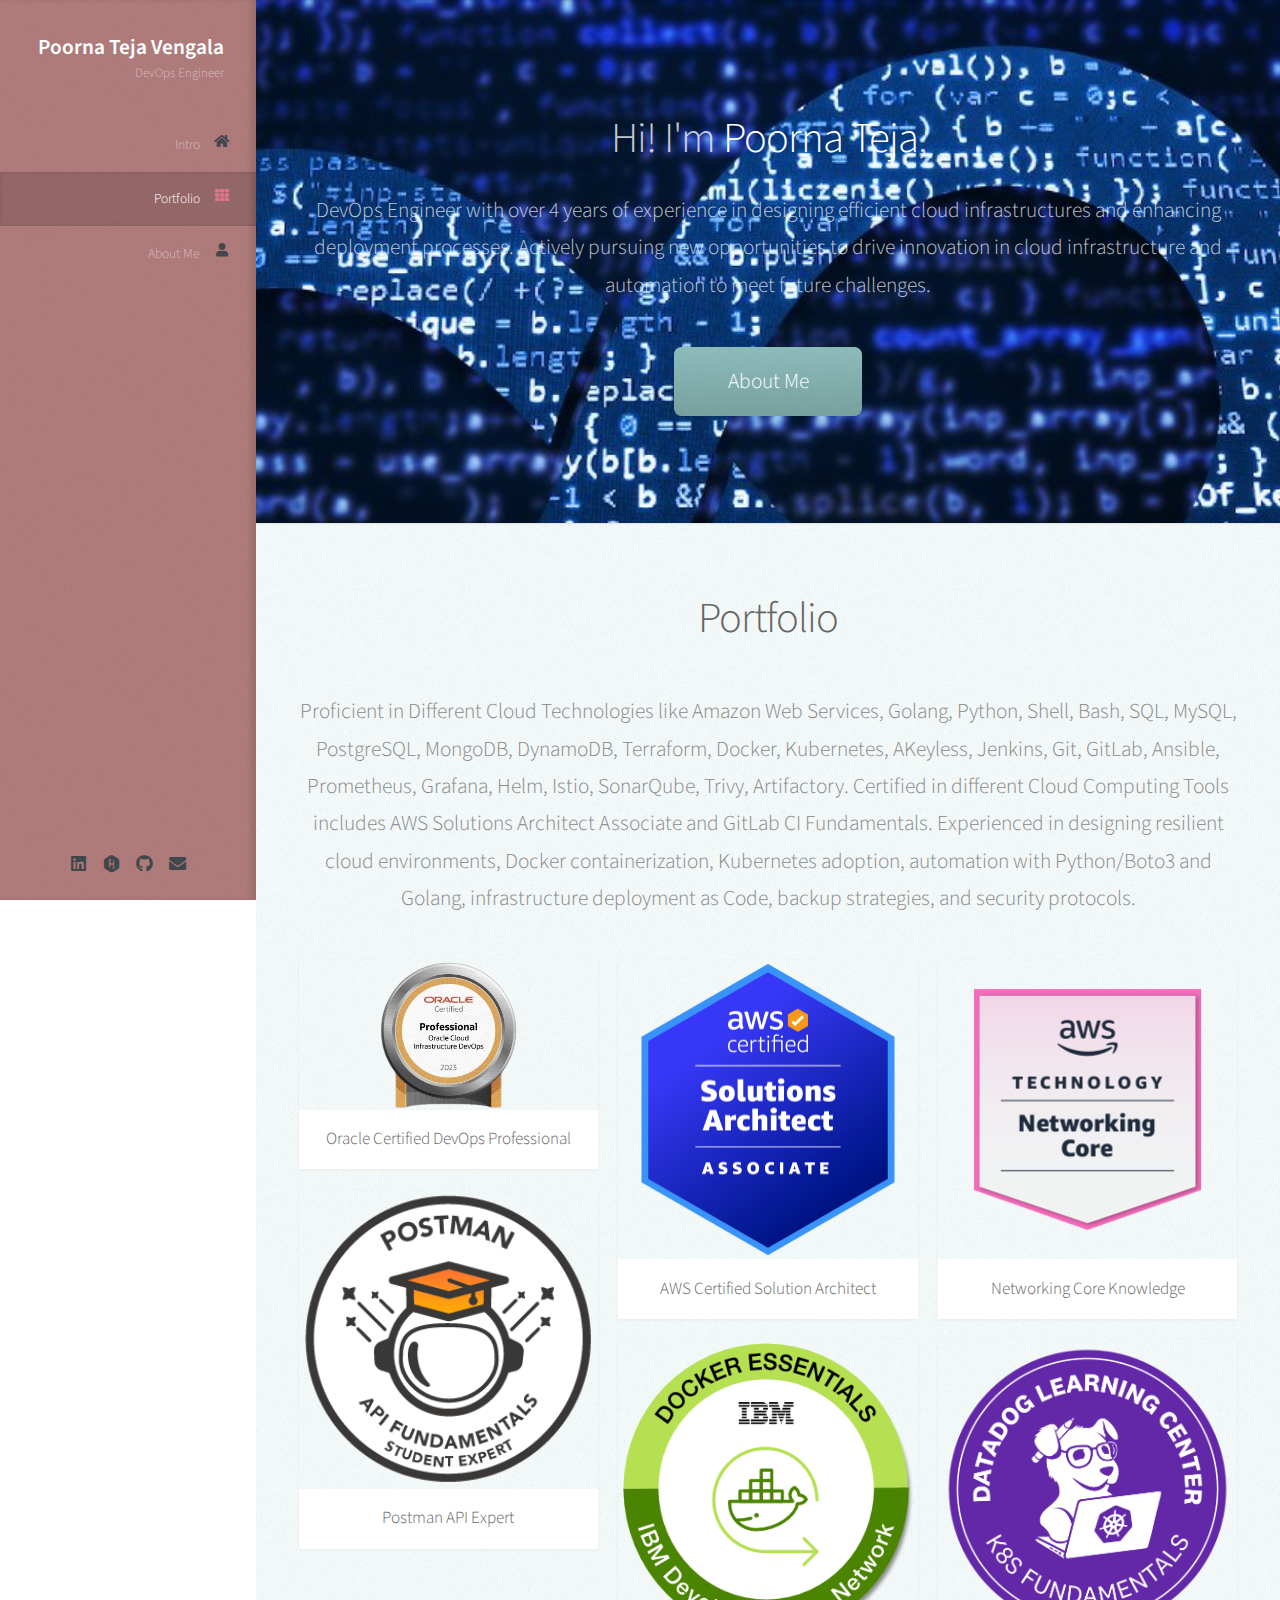
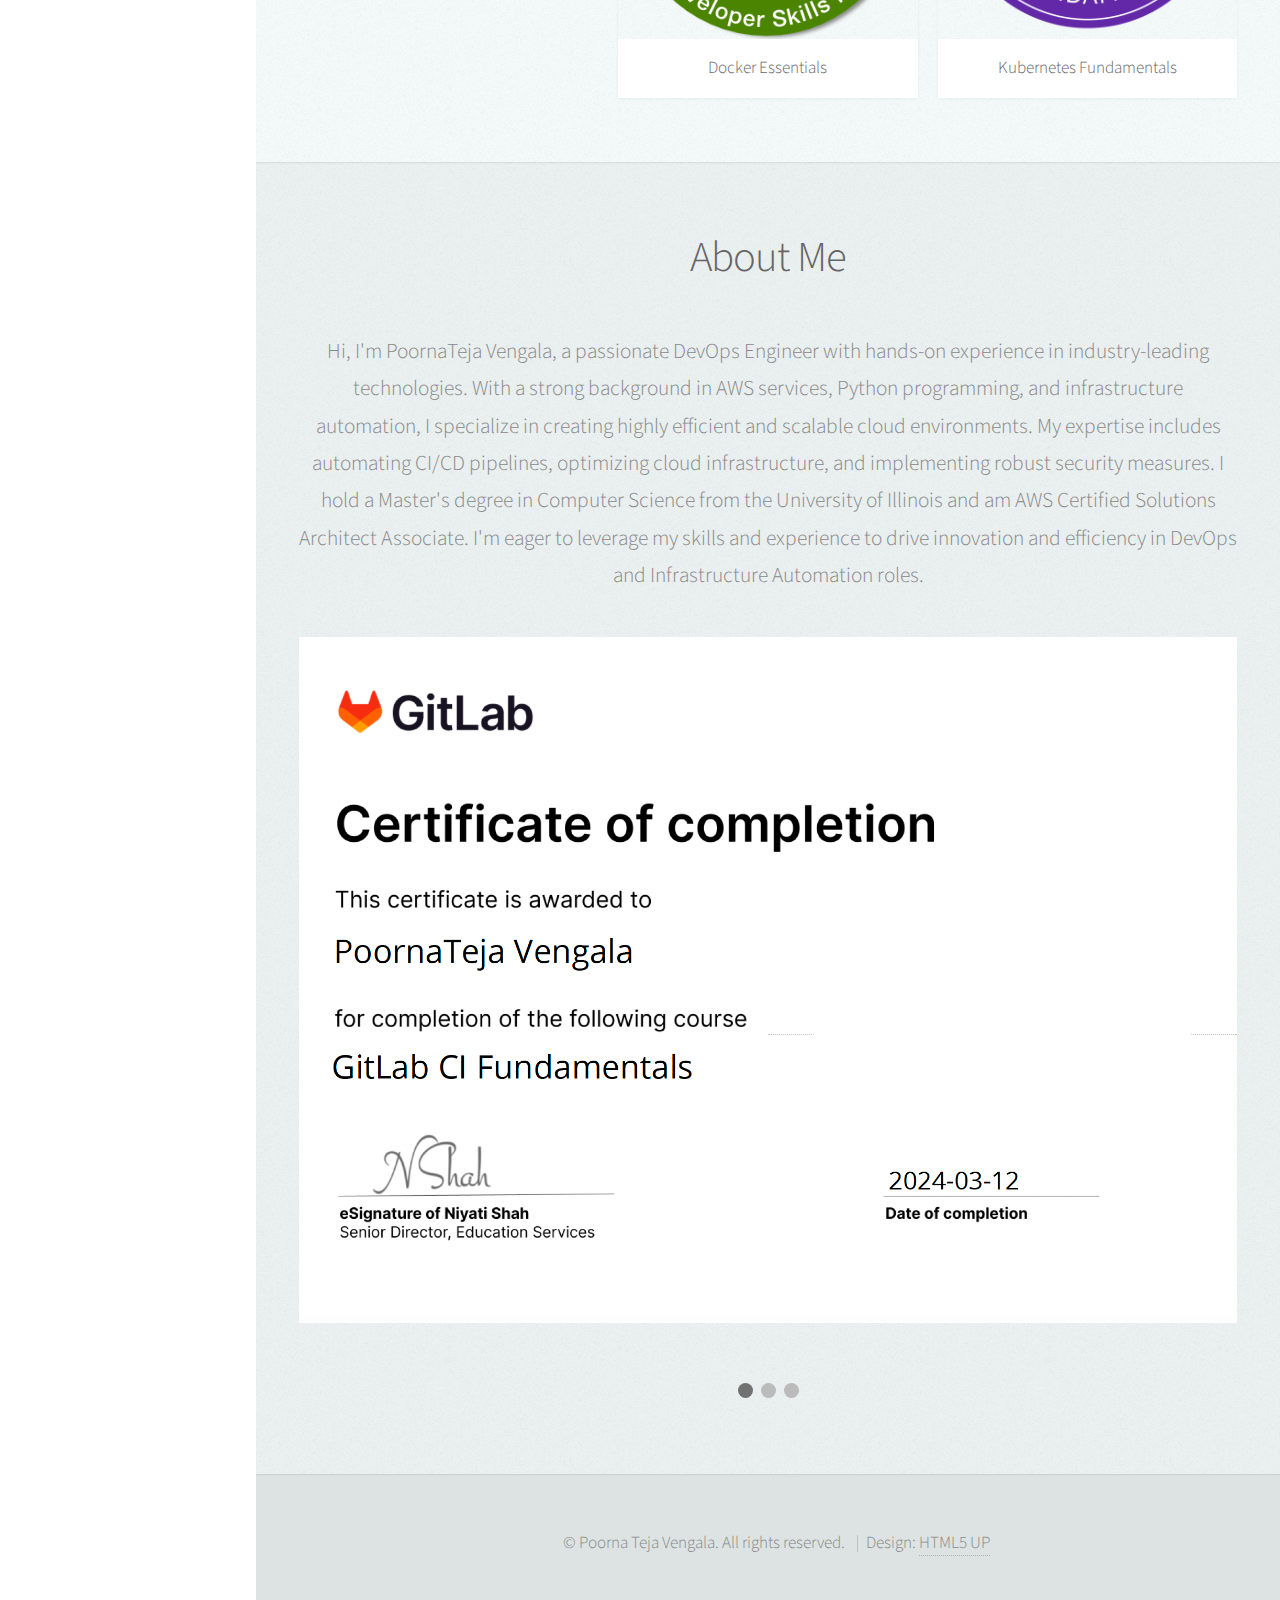
==== commit 08237765: "new1" ====
--- a/index.html
+++ b/index.html
@@ -12,7 +12,7 @@
         <link rel="stylesheet" href="assets/css/main.css" />
         <style>
             #header {
-                background-color: #f4f4f4; /* Light Gray Background Color */
+                background-color: #b07b7b; /* Light Gray Background Color */
             }
 
             #top {
--- a/assets/css/main.css
+++ b/assets/css/main.css
@@ -2248,7 +2248,7 @@
 
 			#main > section.one {
 				background-color: #81918E;
-				background-image: url("../../images/banner.jpg");
+				background-image: url("../../images/devopsbg.jpeg");
 			}
 
 			#main > section.two {
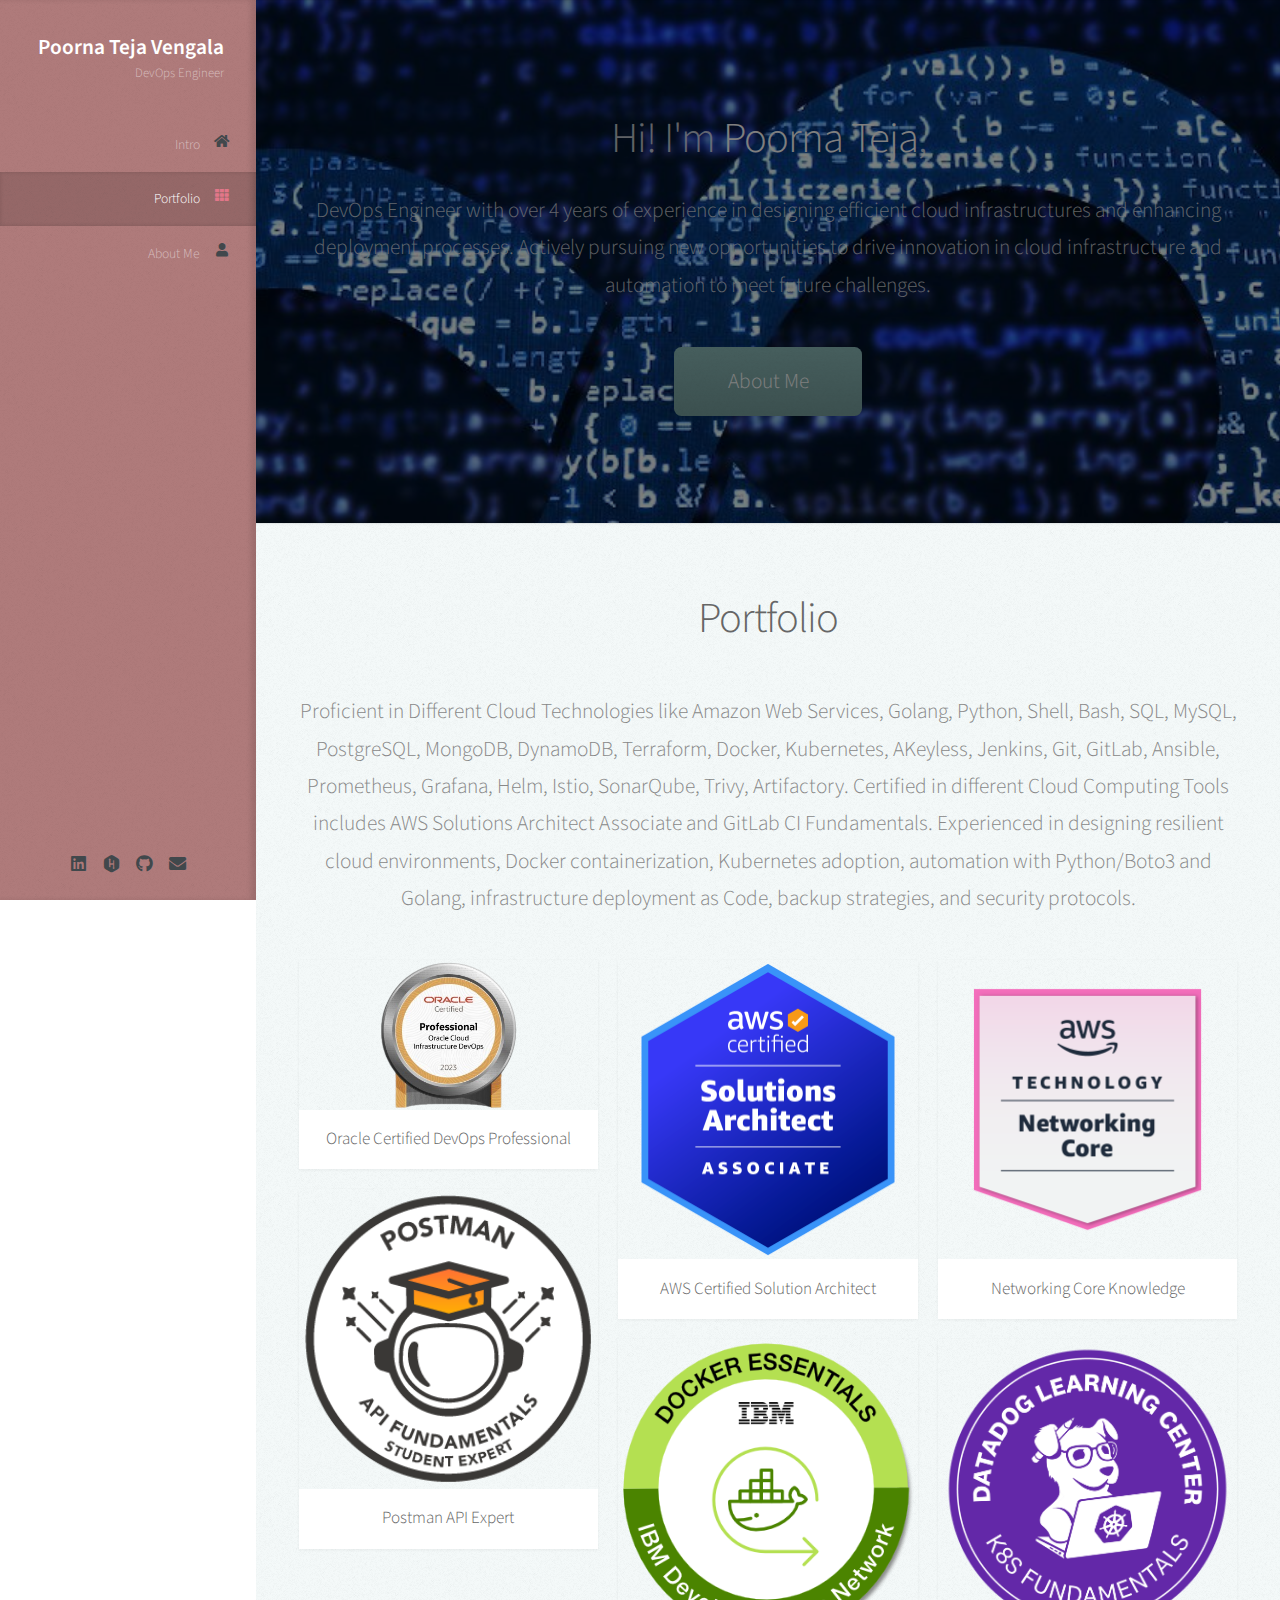
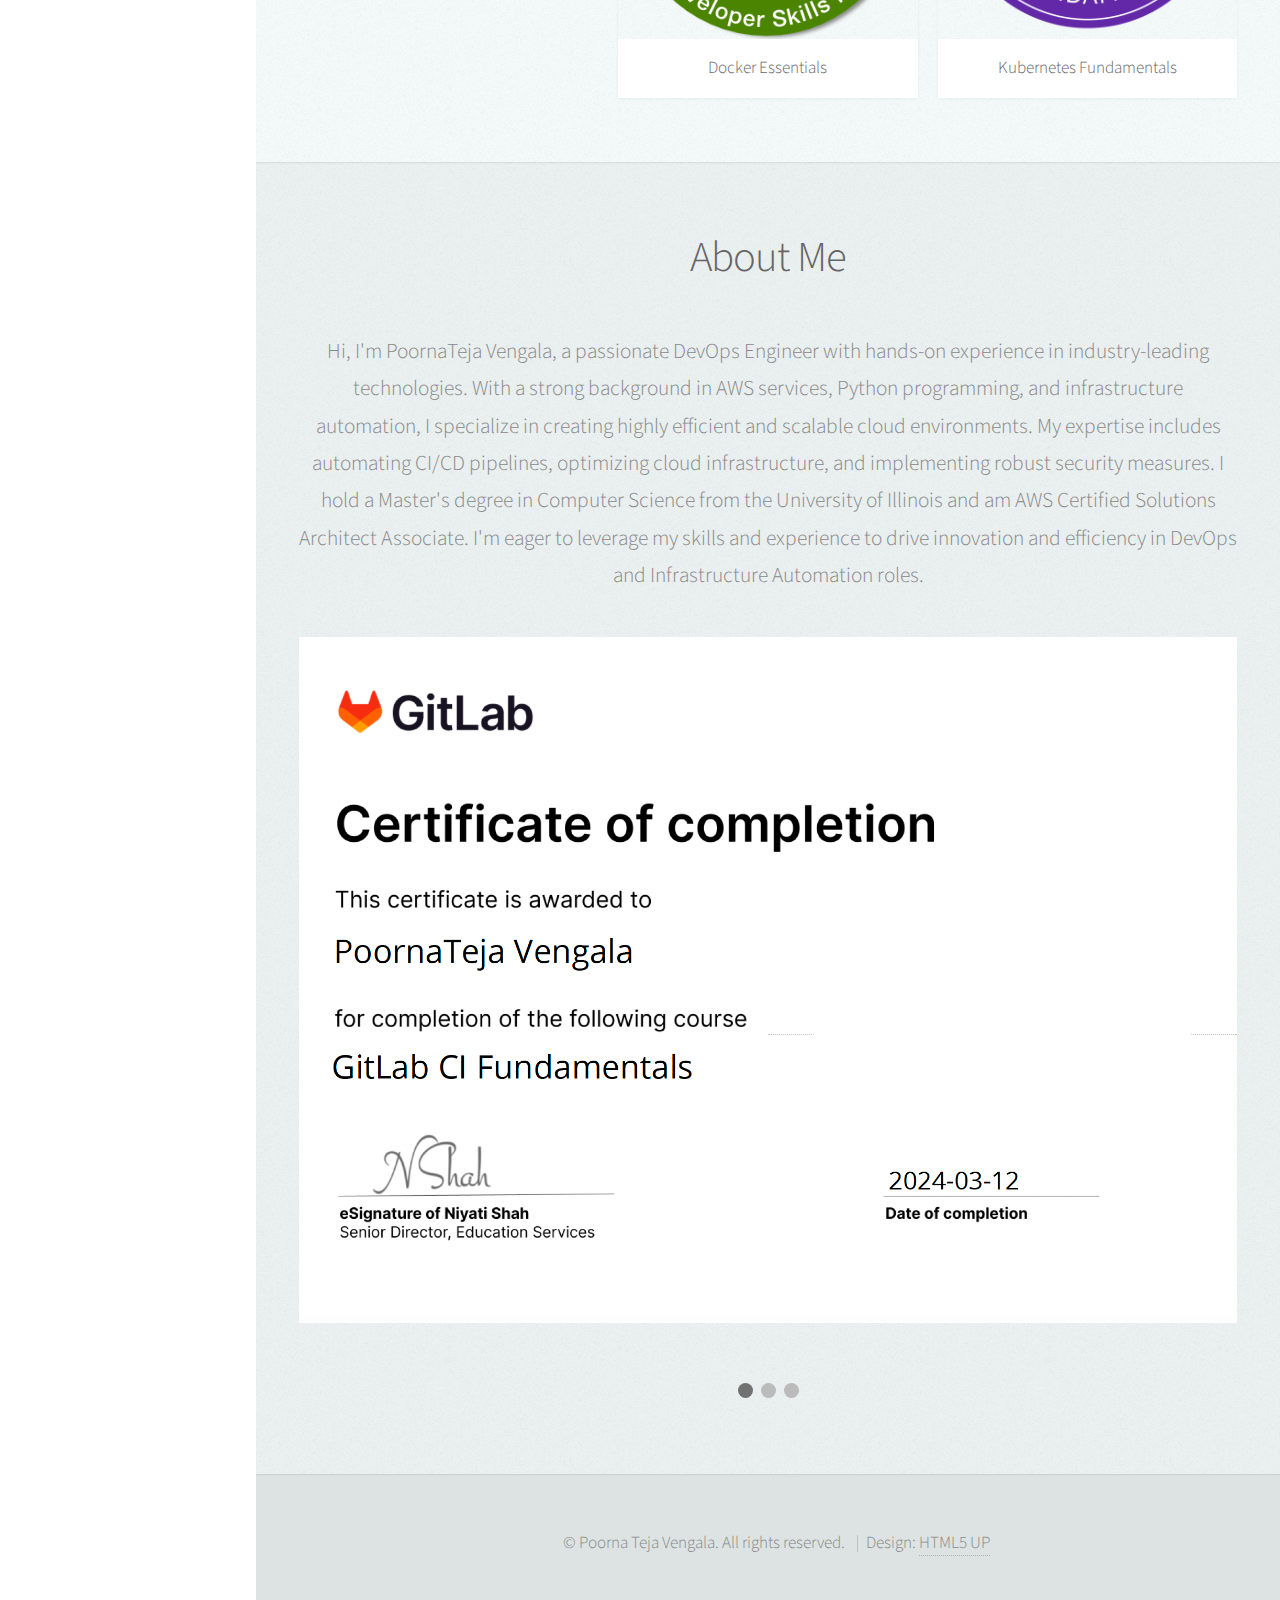
==== commit f531e61a: "new2" ====
--- a/index.html
+++ b/index.html
@@ -16,9 +16,27 @@
             }
 
             #top {
-                background: url('images/devopsbg.jpeg') no-repeat center center fixed;
-                background-size: cover;
-            }
+			position: relative;
+			background: url('images/devopsbg.jpeg') no-repeat center center fixed;
+			background-size: cover;
+			}
+
+			#top::before {
+				content: "";
+				position: absolute;
+				top: 0;
+				left: 0;
+				right: 0;
+				bottom: 0;
+				background: rgba(0, 0, 0, 0.5); /* Adjust the opacity here */
+				z-index: 1; /* Make sure this is below the background image */
+				pointer-events: none; /* Make sure clicks pass through to the background */
+				transition: background 0.5s ease;
+			}
+
+			#top:hover::before {
+				background: rgba(0, 0, 0, 0.7); /* Adjust the opacity here */
+			}
 
             .slideshow-container {
                 max-width: 1000px;
--- a/assets/css/main.css
+++ b/assets/css/main.css
@@ -1847,9 +1847,8 @@
 	form select,
 	form textarea {
 		position: relative;
-		-webkit-appearance: none;
-		display: block;
-		border: 0;
+    	display: block;
+    	border: 0;
 		outline: 0;
 		background: #fff;
 		background: rgba(255, 255, 255, 0.75);
@@ -1862,8 +1861,7 @@
 		-webkit-transition: all 0.35s ease-in-out;
 		-ms-transition: all 0.35s ease-in-out;
 		transition: all 0.35s ease-in-out;
-	}
-
+}
 		form input[type="text"]:focus,
 		form input[type="email"]:focus,
 		form input[type="password"]:focus,
@@ -2630,4 +2628,6 @@
 					margin-top: 0;
 				}
 
-	}+	}
+
+	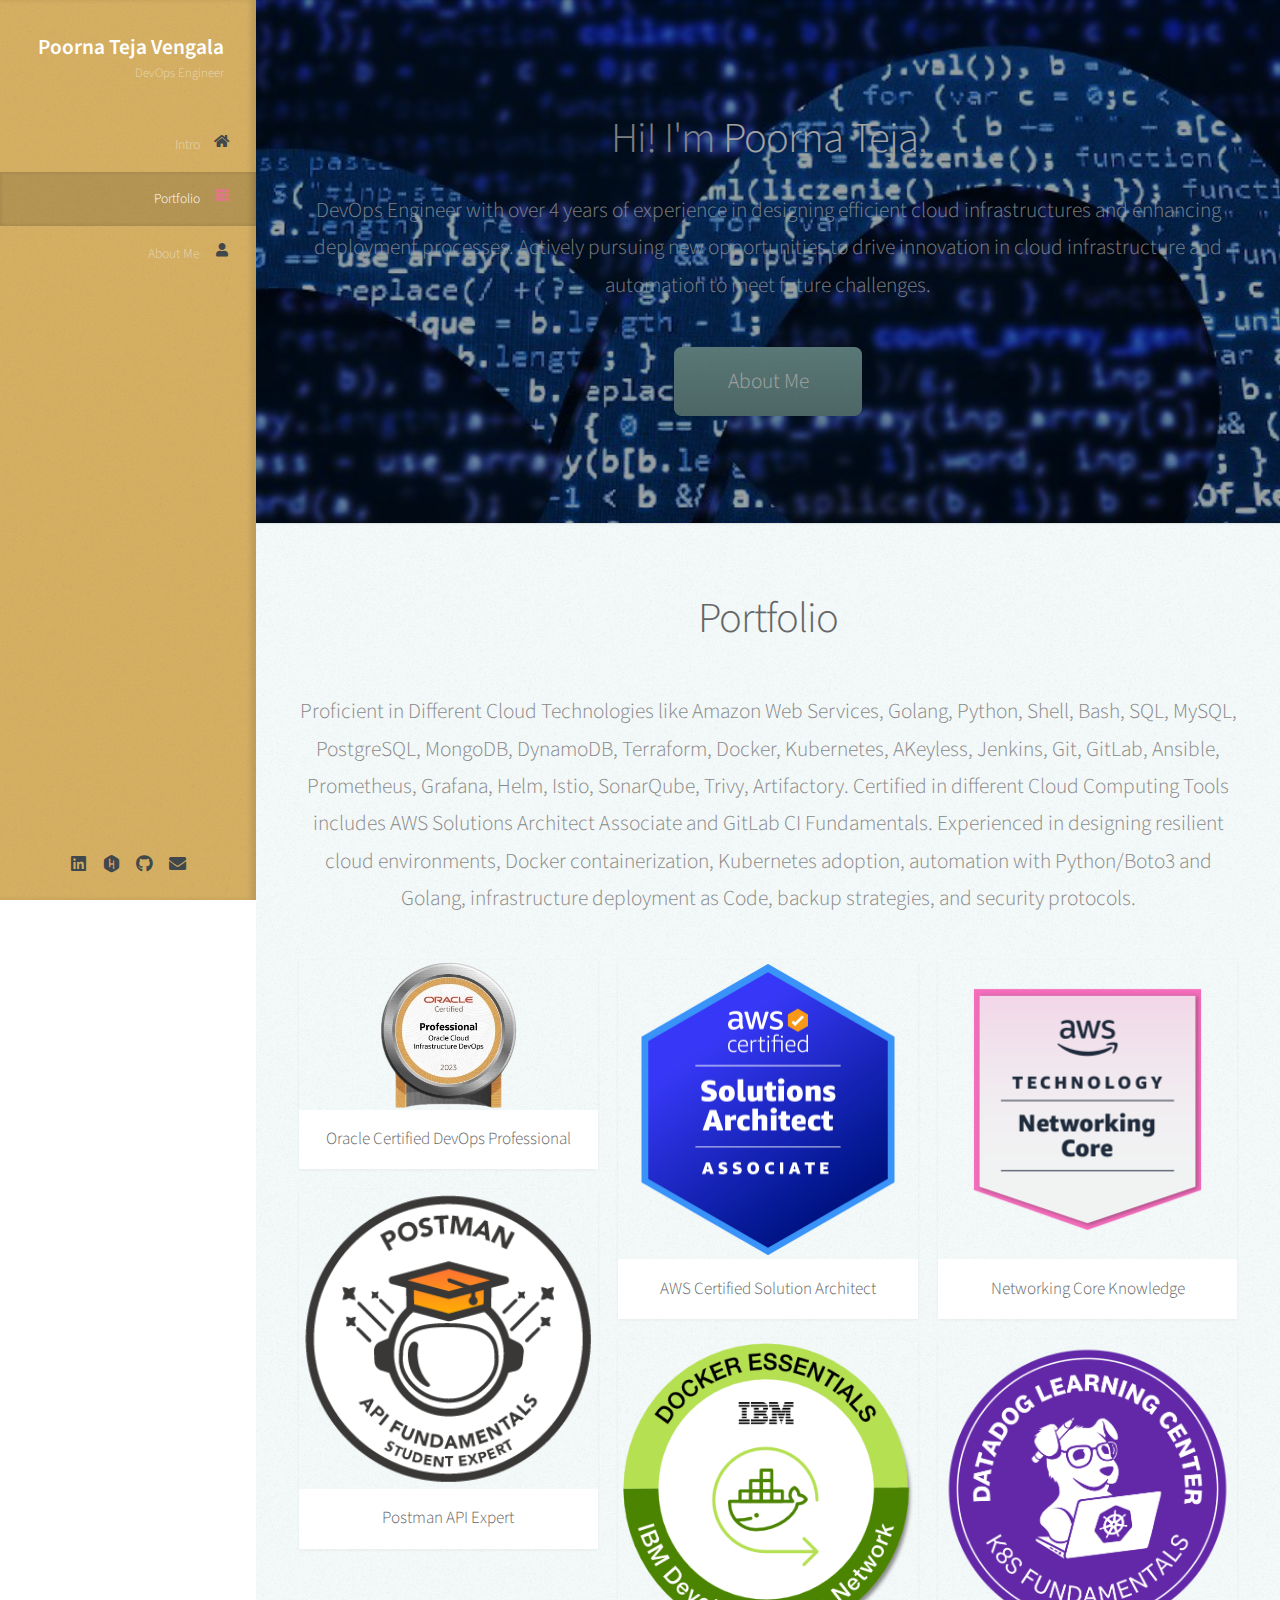
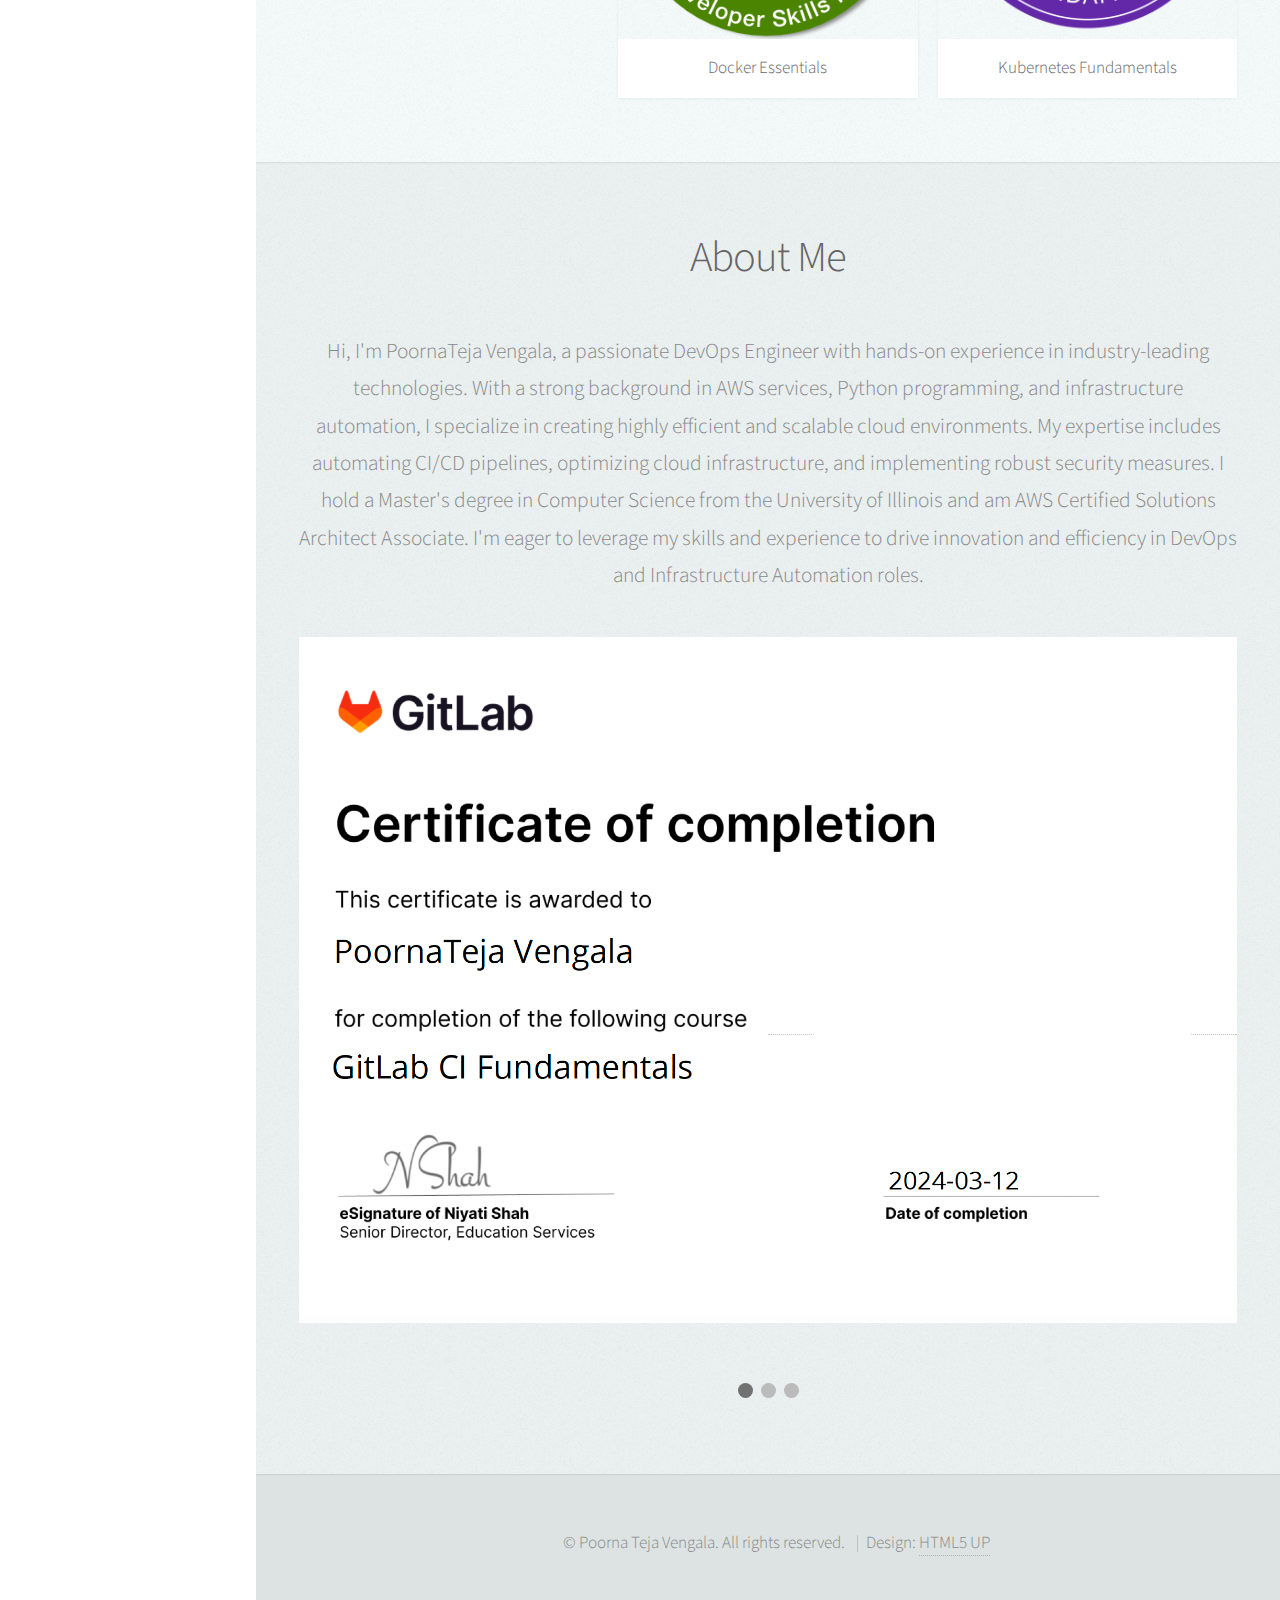
==== commit 4badd670: "new3" ====
--- a/index.html
+++ b/index.html
@@ -12,7 +12,7 @@
         <link rel="stylesheet" href="assets/css/main.css" />
         <style>
             #header {
-                background-color: #b07b7b; /* Light Gray Background Color */
+                background-color: #d6b063; /* Light Gray Background Color */
             }
 
             #top {
@@ -28,14 +28,14 @@
 				left: 0;
 				right: 0;
 				bottom: 0;
-				background: rgba(0, 0, 0, 0.5); /* Adjust the opacity here */
+				background: rgba(0, 0, 0, 0.361); /* Adjust the opacity here */
 				z-index: 1; /* Make sure this is below the background image */
 				pointer-events: none; /* Make sure clicks pass through to the background */
 				transition: background 0.5s ease;
 			}
 
 			#top:hover::before {
-				background: rgba(0, 0, 0, 0.7); /* Adjust the opacity here */
+				background: rgb(239, 239, 239); /* Adjust the opacity here */
 			}
 
             .slideshow-container {
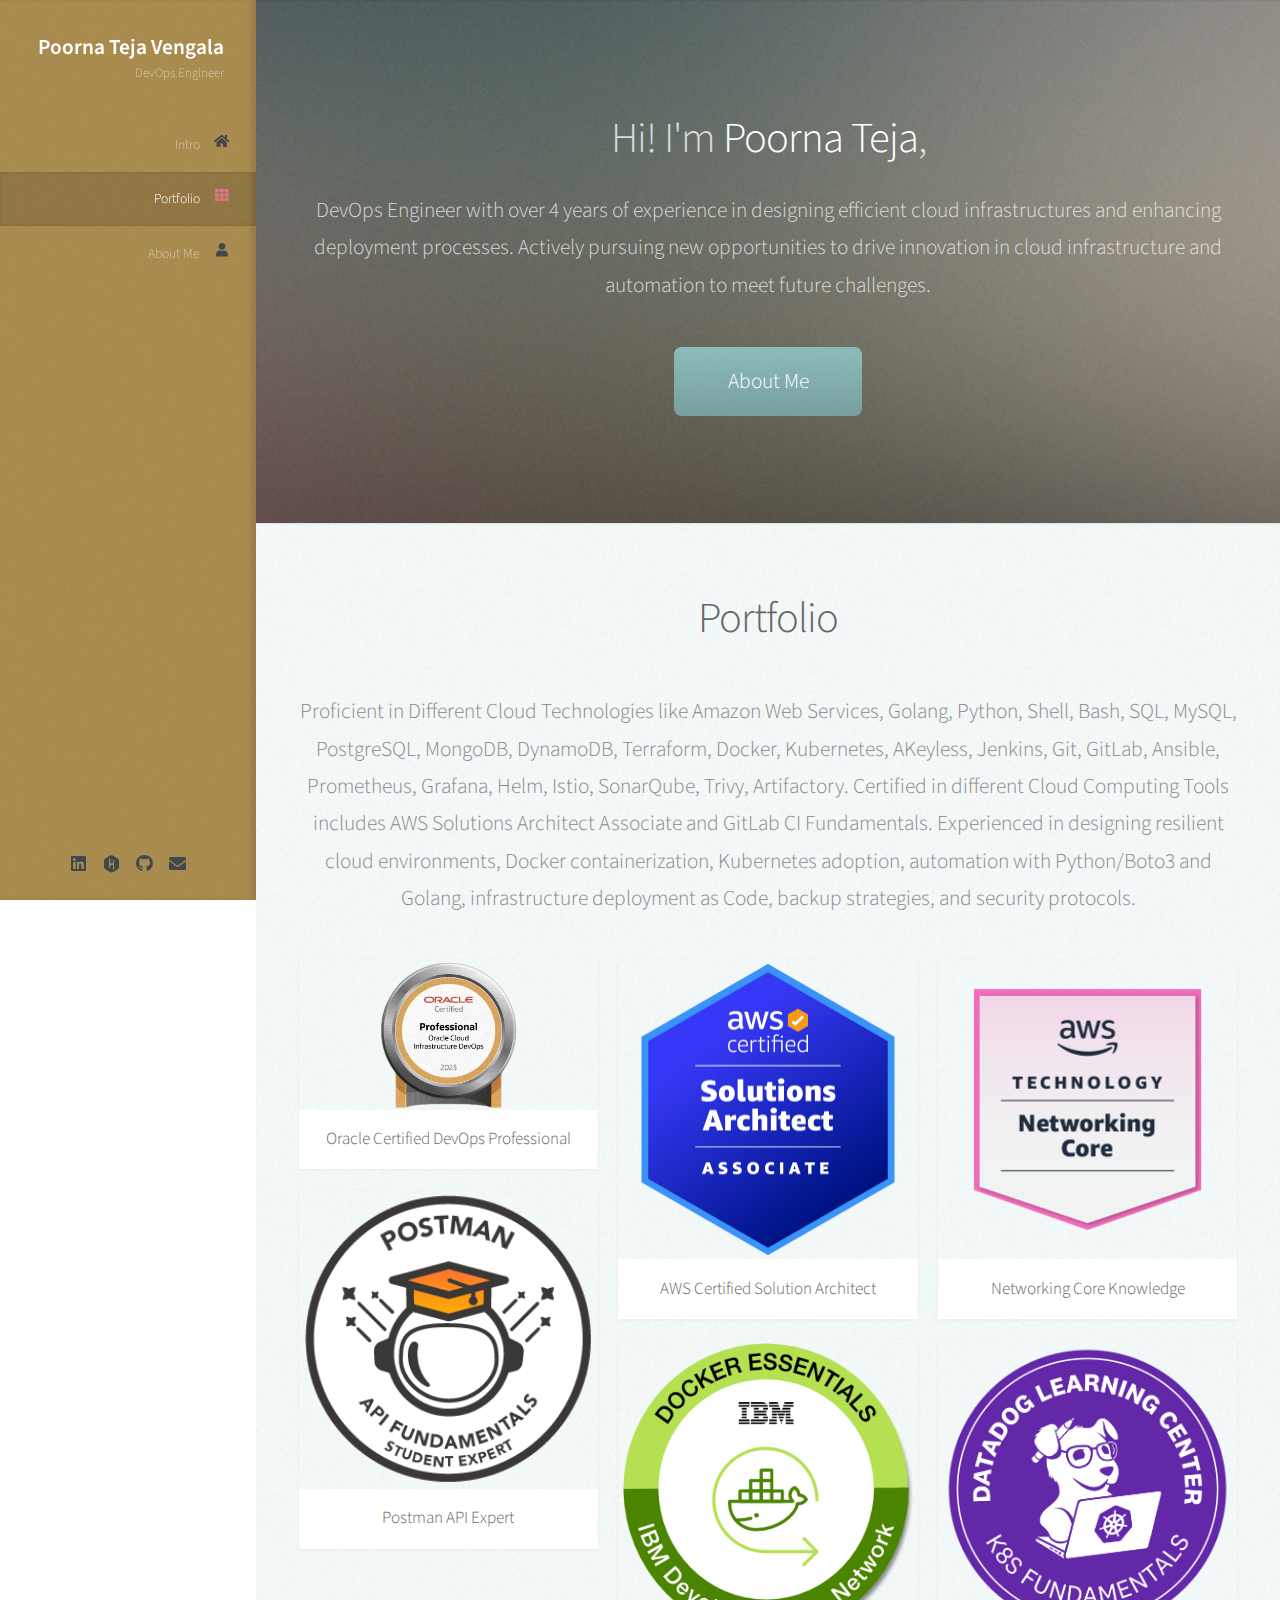
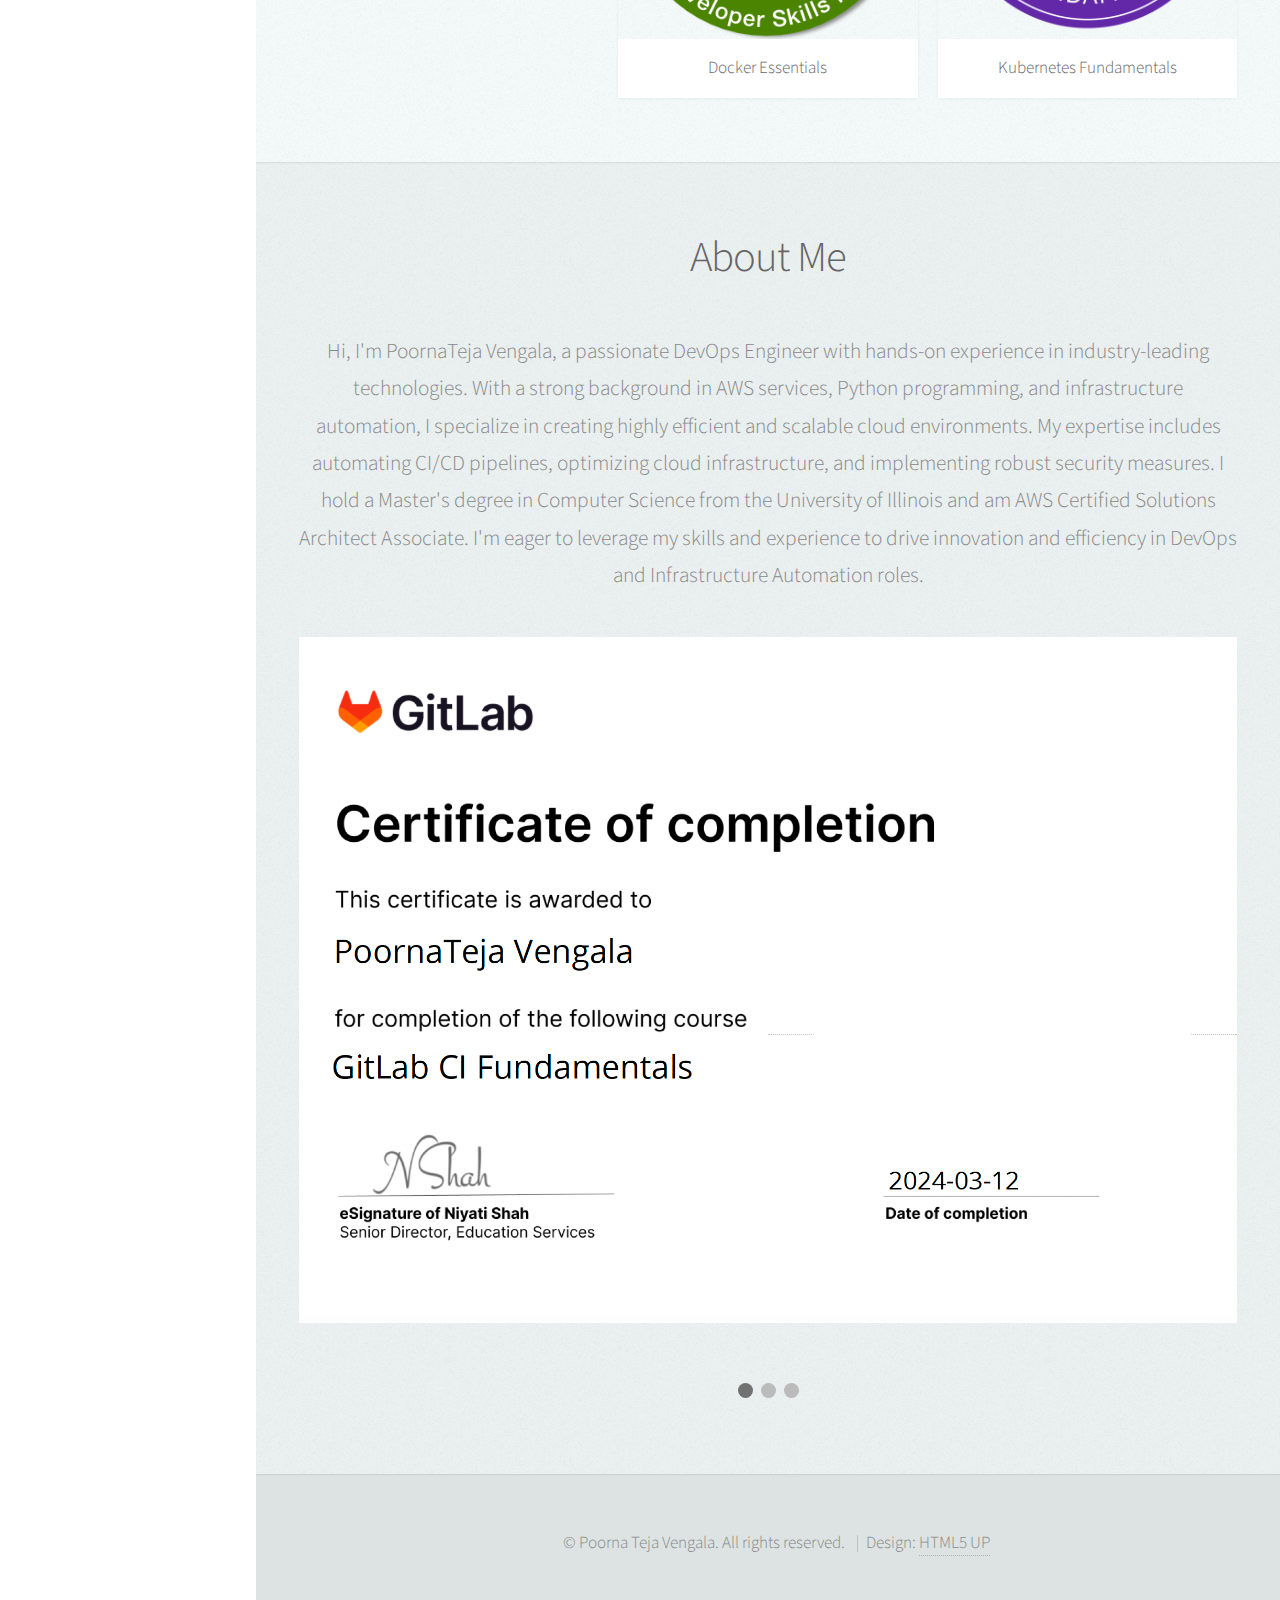
==== commit 61d504cb: "new5" ====
--- a/index.html
+++ b/index.html
@@ -12,30 +12,13 @@
         <link rel="stylesheet" href="assets/css/main.css" />
         <style>
             #header {
-                background-color: #d6b063; /* Light Gray Background Color */
+                background-color: #956f21c9; /* Light Gray Background Color */
             }
 
             #top {
 			position: relative;
-			background: url('images/devopsbg.jpeg') no-repeat center center fixed;
+			background: url('images/banner.jpg') no-repeat center center fixed;
 			background-size: cover;
-			}
-
-			#top::before {
-				content: "";
-				position: absolute;
-				top: 0;
-				left: 0;
-				right: 0;
-				bottom: 0;
-				background: rgba(0, 0, 0, 0.361); /* Adjust the opacity here */
-				z-index: 1; /* Make sure this is below the background image */
-				pointer-events: none; /* Make sure clicks pass through to the background */
-				transition: background 0.5s ease;
-			}
-
-			#top:hover::before {
-				background: rgb(239, 239, 239); /* Adjust the opacity here */
 			}
 
             .slideshow-container {
--- a/assets/css/main.css
+++ b/assets/css/main.css
@@ -2246,7 +2246,7 @@
 
 			#main > section.one {
 				background-color: #81918E;
-				background-image: url("../../images/devopsbg.jpeg");
+				background-image: url("../../images/banner.jpg");
 			}
 
 			#main > section.two {
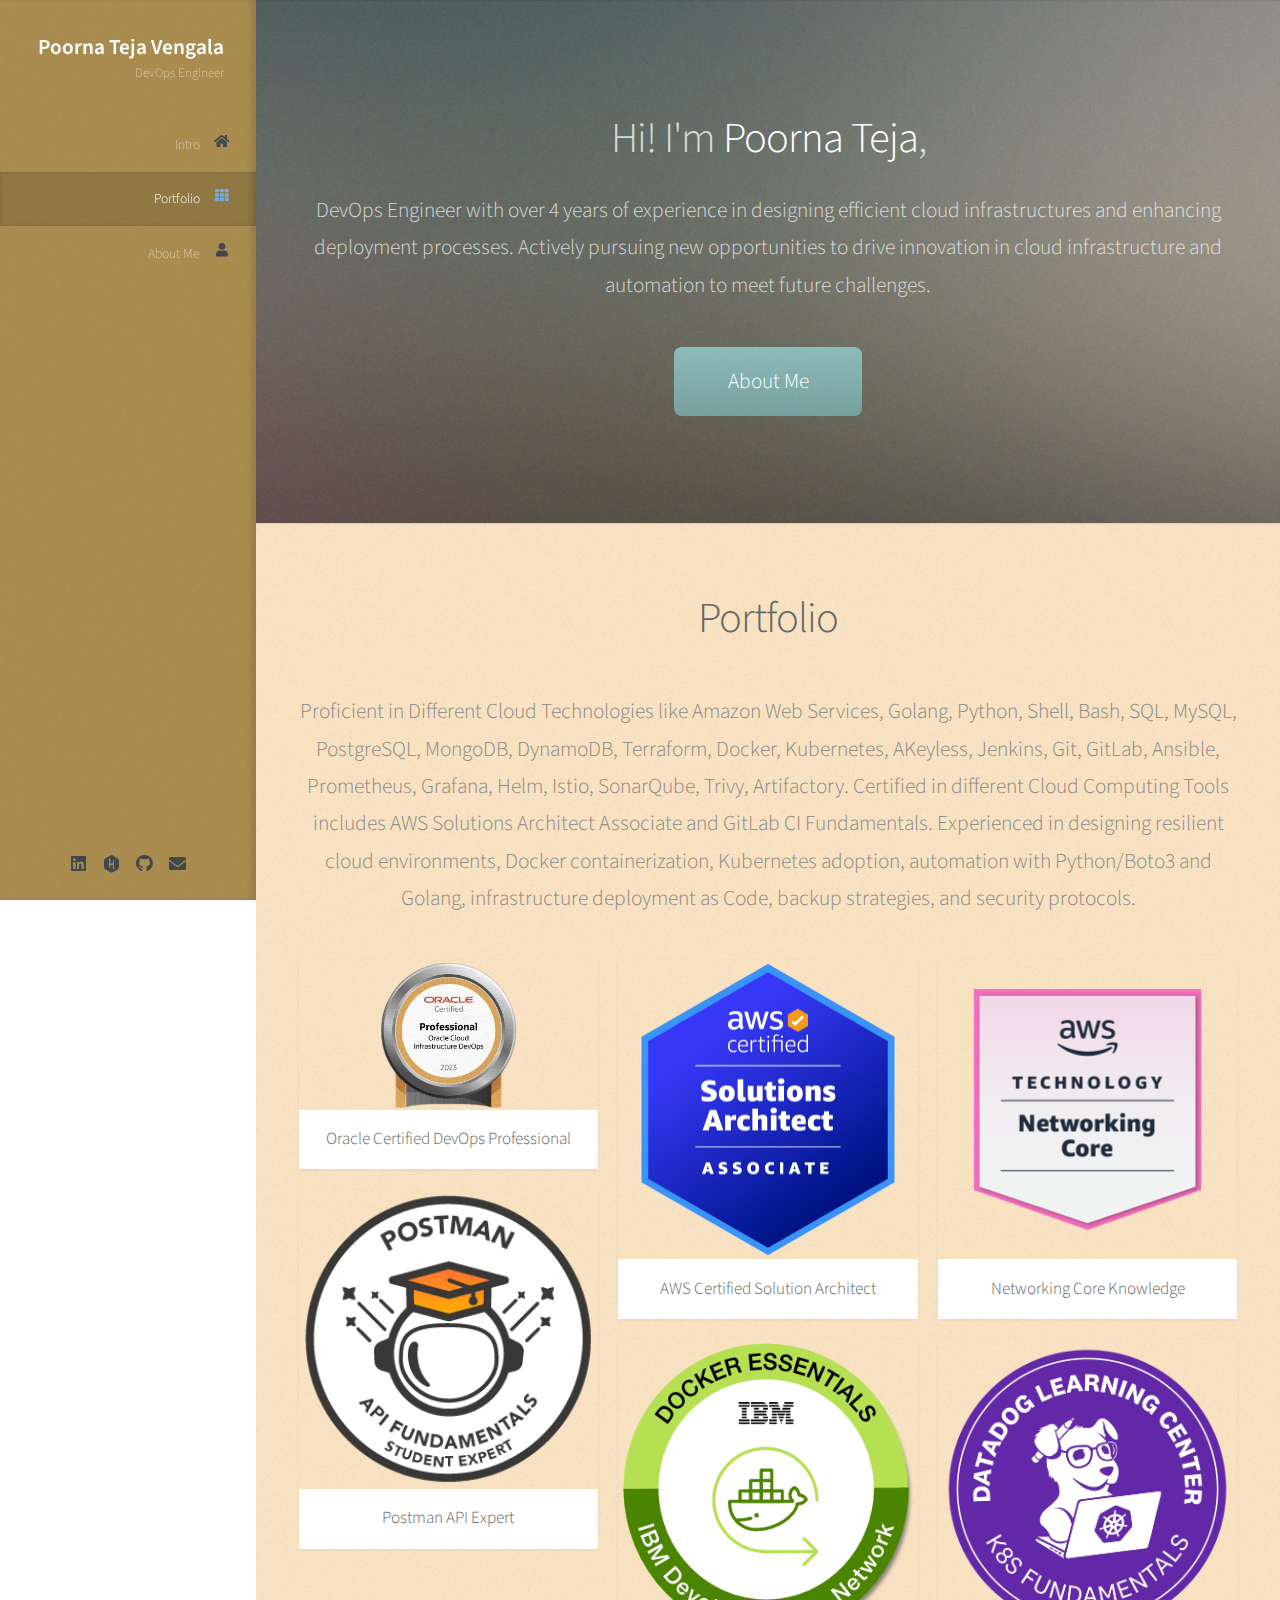
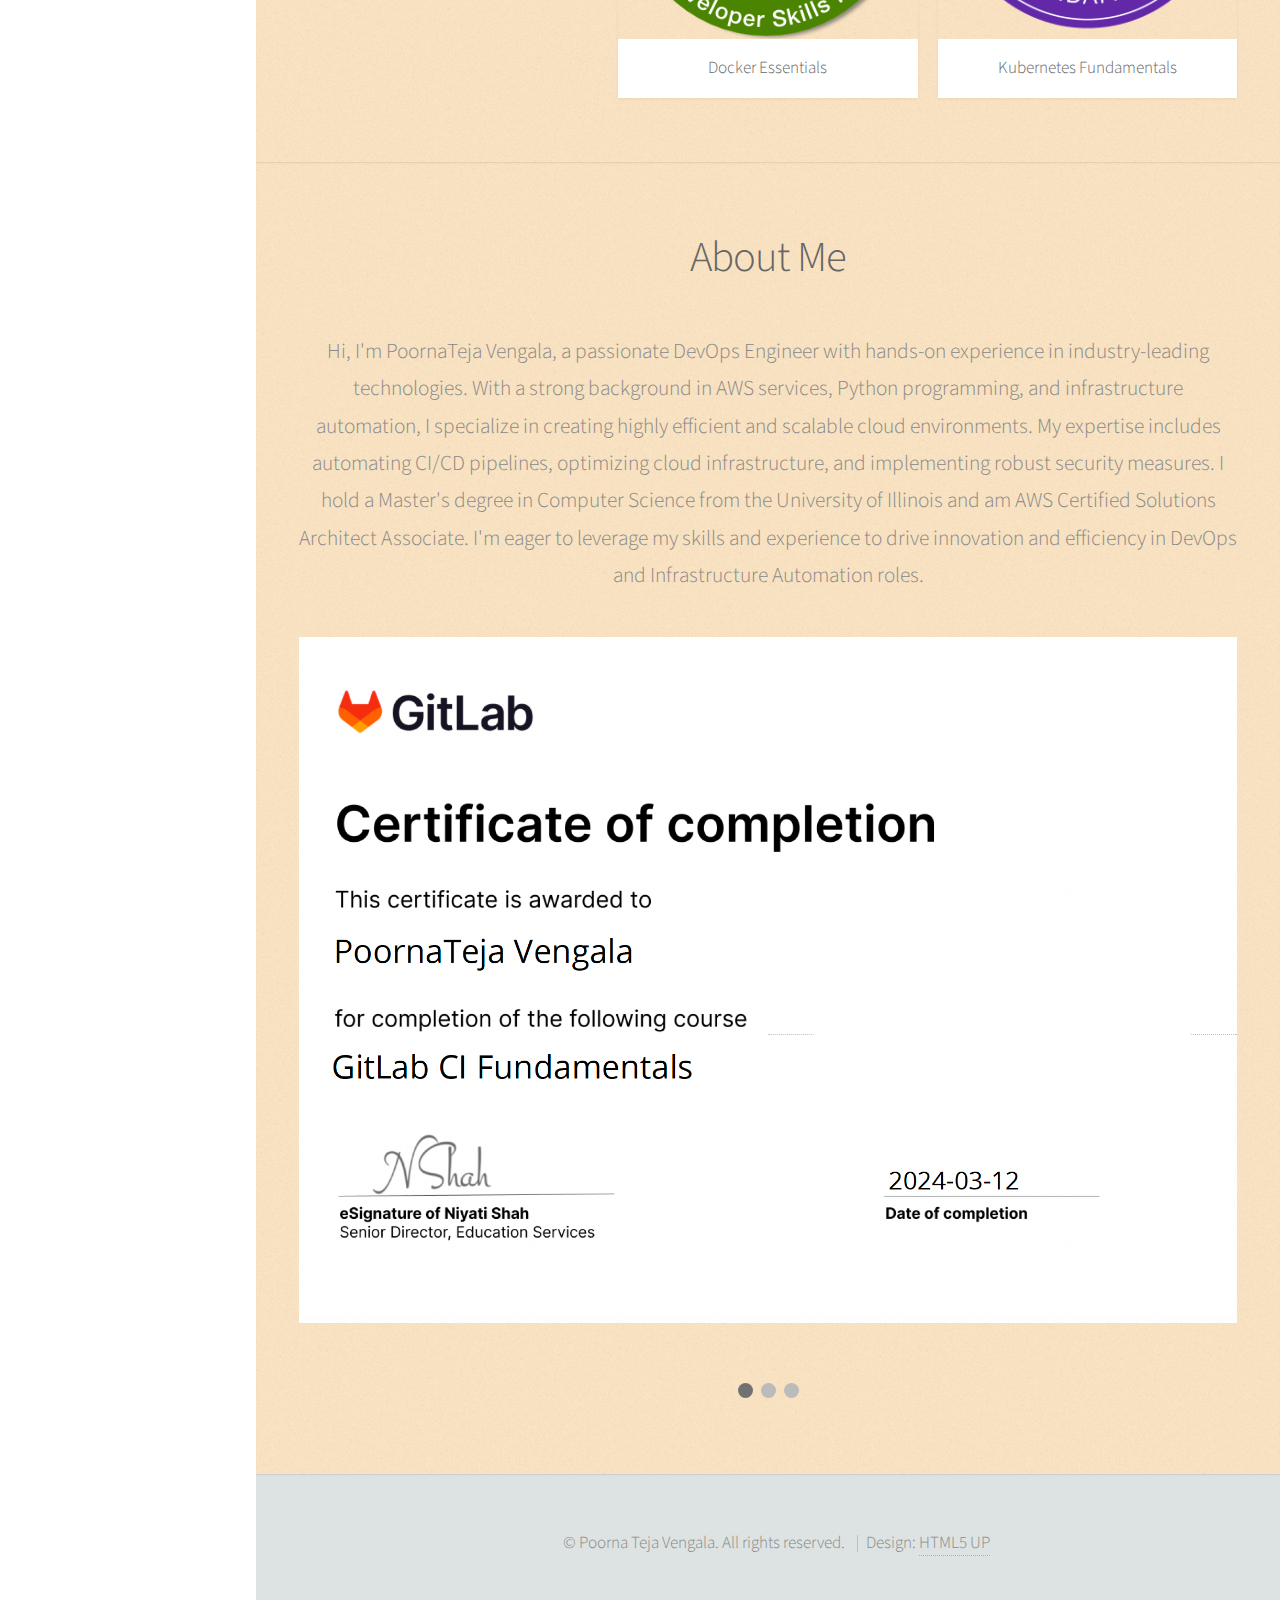
==== commit 64385f5c: "Added More" ====
--- a/index.html
+++ b/index.html
@@ -187,6 +187,9 @@
                             <img src="images/gitlab.png" style="width:100%" alt="PoornaTeja Vengala" />
                         </div>
                         <div class="mySlides fade">
+                            <img src="images/docker1.png" style="width:100%" alt="Image 2" />
+                        </div>
+                        <div class="mySlides fade">
                             <img src="images/python.png" style="width:100%" alt="Image 2" />
                         </div>
                         <div class="mySlides fade">
--- a/assets/css/main.css
+++ b/assets/css/main.css
@@ -175,7 +175,7 @@
 	}
 
 		a:hover {
-			color: #E27689;
+			color: #4b78b4;
 			border-bottom-color: rgba(255, 255, 255, 0);
 		}
 
@@ -2167,7 +2167,7 @@
 				}
 
 					#nav ul li a.active span:before {
-						color: #e27689;
+						color: #76aae2;
 					}
 
 /* Footer */
@@ -2250,15 +2250,15 @@
 			}
 
 			#main > section.two {
-				background-color: #f5fafa;
+				background-color: #f8d7a7af;
 			}
 
 			#main > section.three {
-				background-color: #ecf1f1;
+				background-color: #f8d7a7af;
 			}
 
 			#main > section.four {
-				background-color: #e8edec;
+				background-color: #f8d7a7af;
 			}
 
 /* Wide */
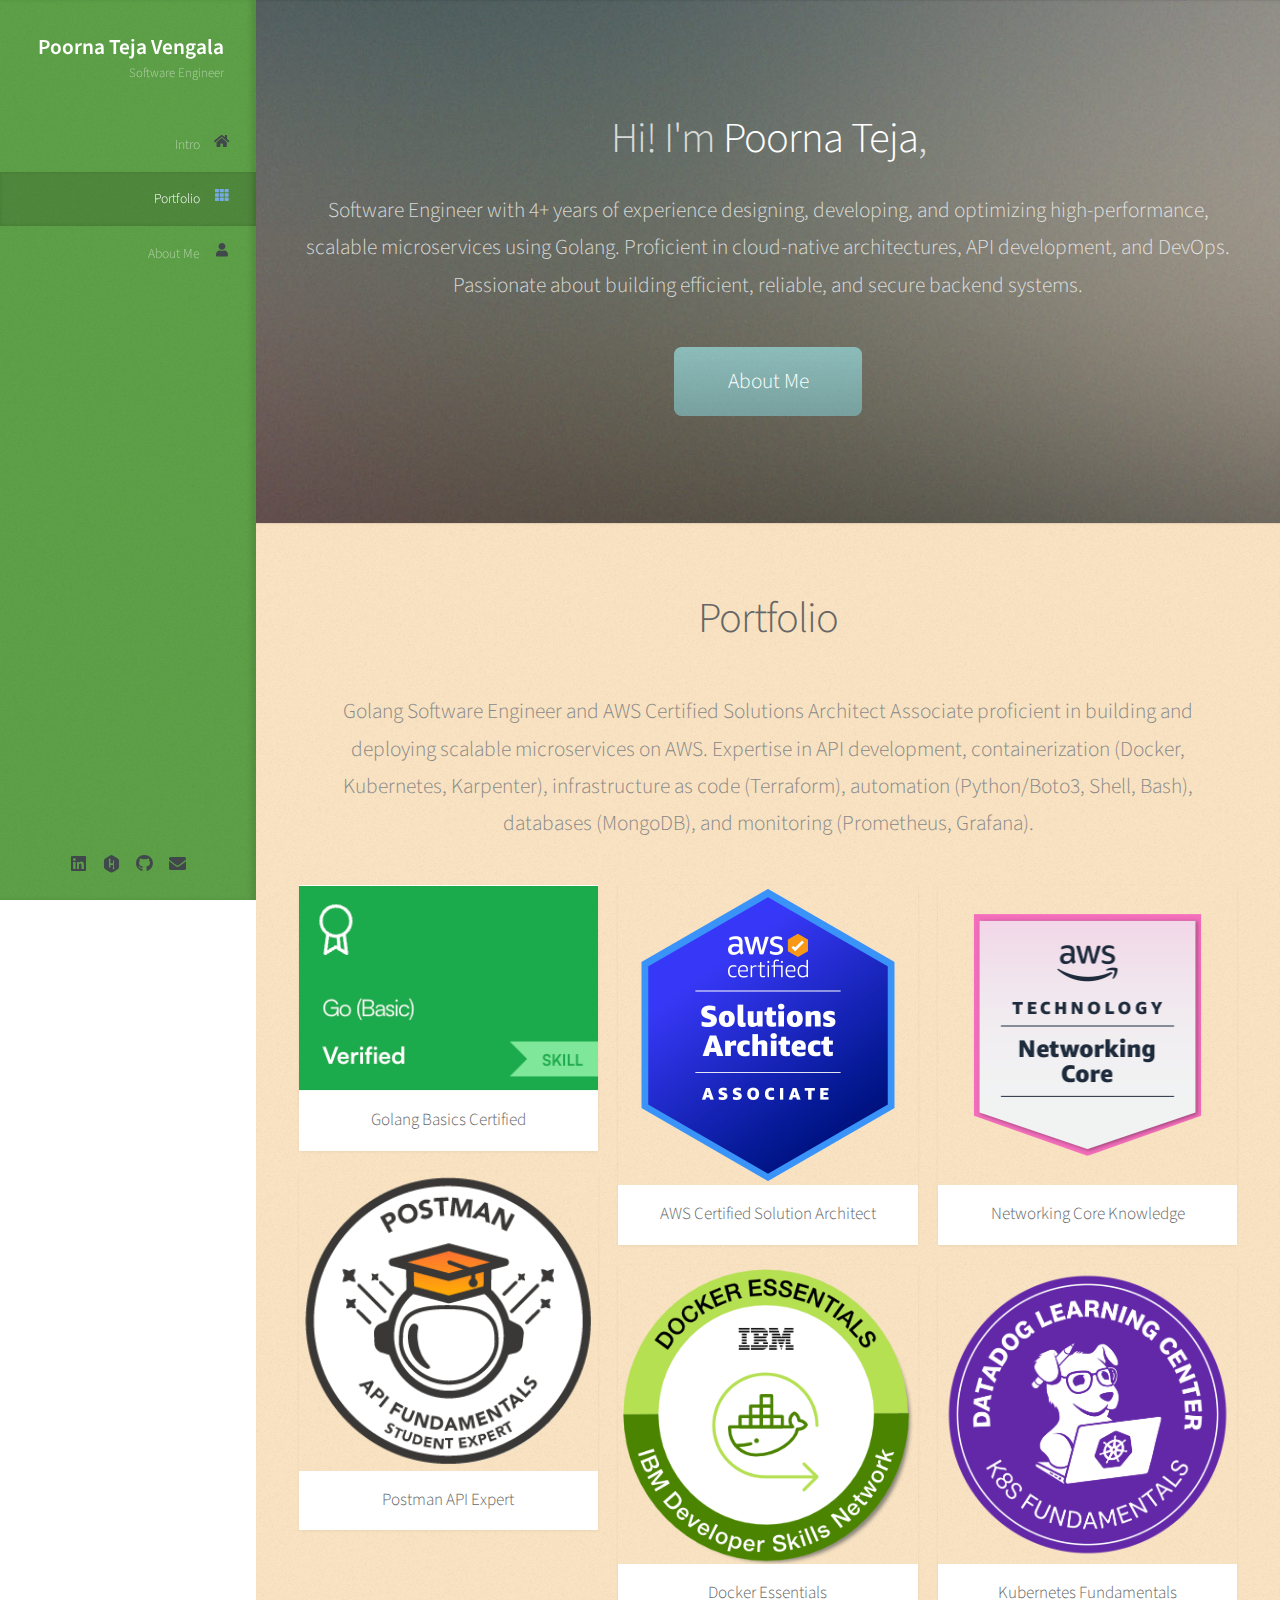
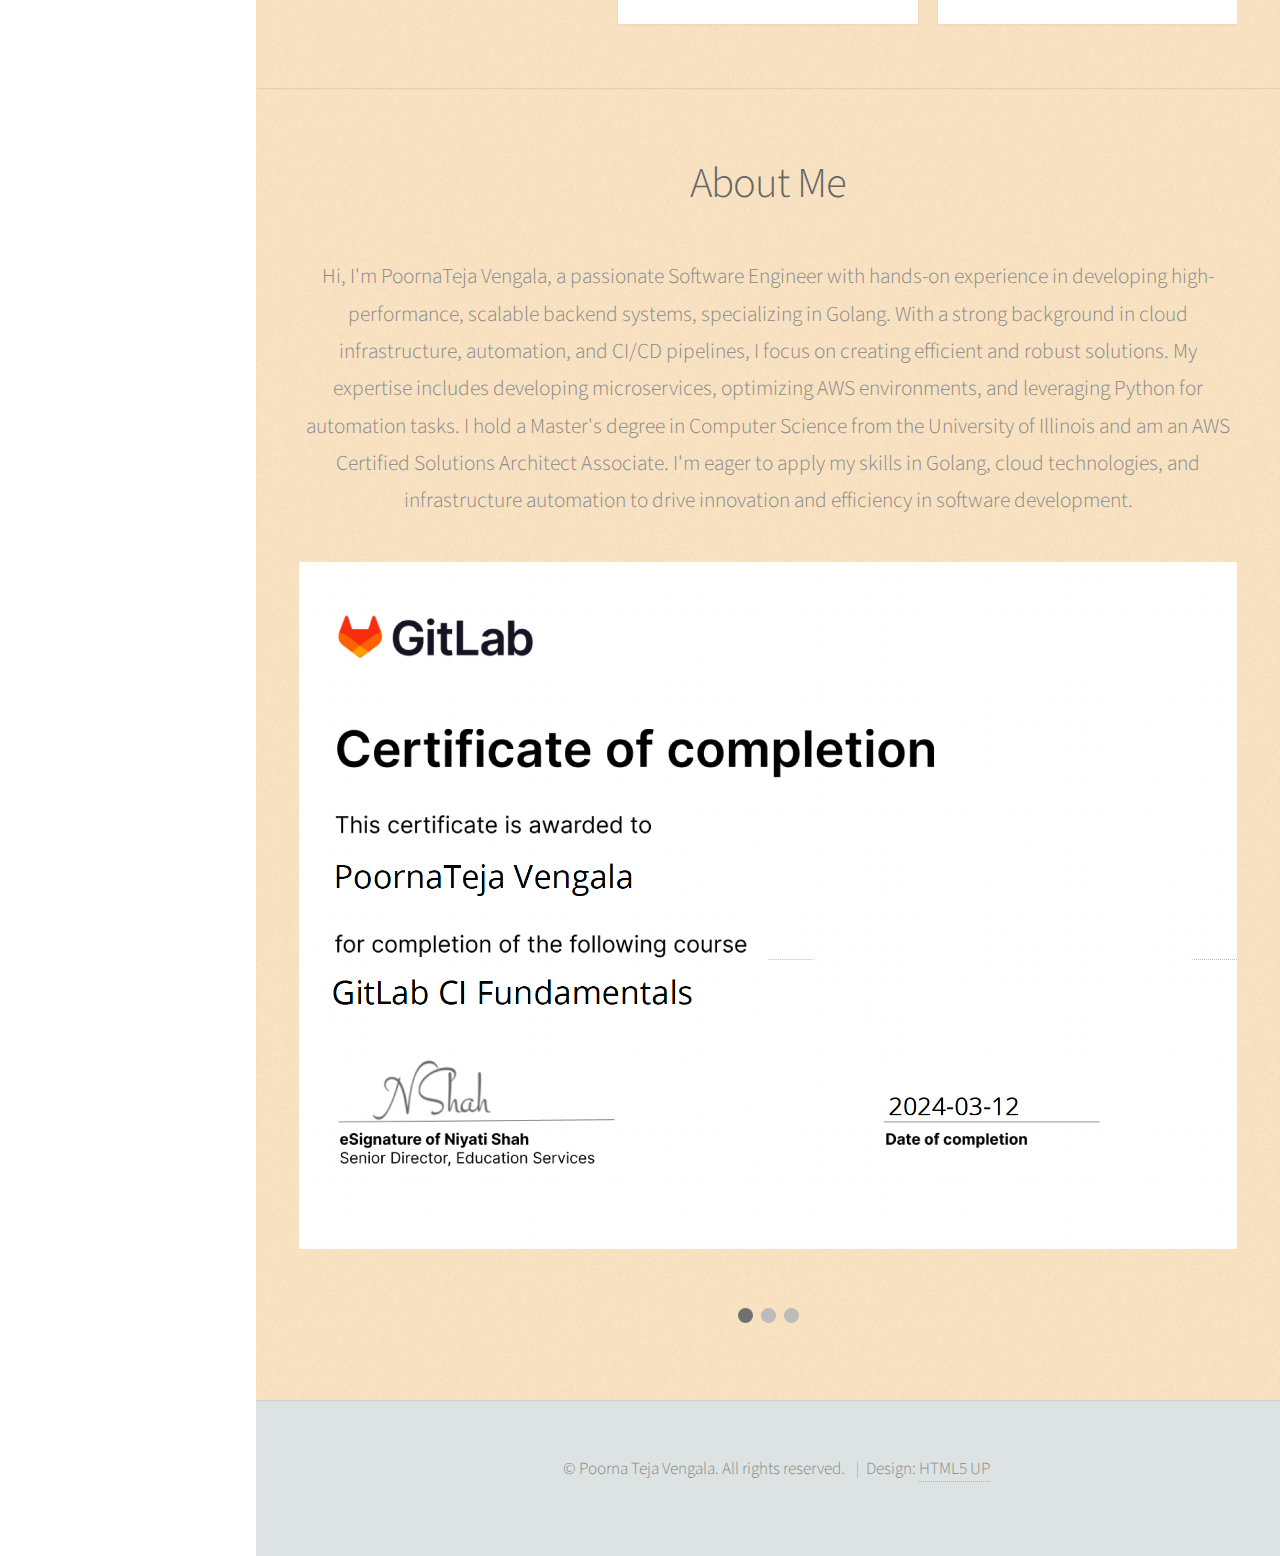
==== commit 7d58ae54: "new" ====
--- a/index.html
+++ b/index.html
@@ -12,7 +12,7 @@
         <link rel="stylesheet" href="assets/css/main.css" />
         <style>
             #header {
-                background-color: #956f21c9; /* Light Gray Background Color */
+                background-color: #328716c9; /* Light Gray Background Color */
             }
 
             #top {
@@ -82,7 +82,7 @@
                 <!-- Logo -->
                 <div id="logo">
                     <h1 id="title">Poorna Teja Vengala</h1>
-                    <p>DevOps Engineer</p>
+                    <p>Software Engineer</p>
                 </div>
                 <!-- Nav -->
                 <nav id="nav">
@@ -96,10 +96,10 @@
             <div class="bottom">
                 <!-- Social Icons -->
                 <ul class="icons">
-                    <li><a href="https://www.linkedin.com/in/teja251b7b116/" class="icon brands fa-linkedin"><span class="label">Linkedin</span></a></li>
+                    <li><a href="https://www.linkedin.com/in/tejavengala/" class="icon brands fa-linkedin"><span class="label">Linkedin</span></a></li>
                     <li><a href="https://www.hackerrank.com/profile/poornateja340" class="icon brands fa-hackerrank"><span class="label">Hackerrank</span></a></li>
                     <li><a href="https://github.com/poornatejav" class="icon brands fa-github"><span class="label">Github</span></a></li>
-                    <li><a href="mailto:poornateja340@gmail.com" class="icon solid fa-envelope"><span class="label">Email</span></a></li>
+                    <li><a href="mailto:tejapvengala@gmail.com" class="icon solid fa-envelope"><span class="label">Email</span></a></li>
                 </ul>
             </div>
         </div>
@@ -111,7 +111,8 @@
                 <div class="container">
                     <header>
                         <h2 class="alt">Hi! I'm <strong>Poorna Teja</strong>, </h2>
-                        <p>DevOps Engineer with over 4 years of experience in designing efficient cloud infrastructures and enhancing deployment processes. Actively pursuing new opportunities to drive innovation in cloud infrastructure and automation to meet future challenges.</p>
+                        <p>Software Engineer with 4+ years of experience designing, developing, and optimizing high-performance, scalable microservices using Golang.
+                            Proficient in cloud-native architectures, API development, and DevOps. Passionate about building efficient, reliable, and secure backend systems.</p>
                     </header>
                     <footer>
                         <a href="#about" class="button scrolly">About Me</a>
@@ -125,14 +126,14 @@
                     <header>
                         <h2>Portfolio</h2>
                     </header>
-                    <p>Proficient in Different Cloud Technologies like Amazon Web Services, Golang, Python, Shell, Bash, SQL, MySQL, PostgreSQL, MongoDB, DynamoDB, Terraform, Docker, Kubernetes, AKeyless, Jenkins, Git, GitLab, Ansible, Prometheus, Grafana, Helm, Istio, SonarQube, Trivy, Artifactory. Certified in different Cloud Computing Tools includes AWS Solutions Architect Associate and GitLab CI Fundamentals. Experienced in designing resilient cloud environments, Docker containerization, Kubernetes adoption, automation with Python/Boto3 and Golang, infrastructure deployment as Code, backup strategies, and security protocols.</p>
+                    <p>Golang Software Engineer and AWS Certified Solutions Architect Associate proficient in building and deploying scalable microservices on AWS. Expertise in API development, containerization (Docker, Kubernetes, Karpenter), infrastructure as code (Terraform), automation (Python/Boto3, Shell, Bash), databases (MongoDB), and monitoring (Prometheus, Grafana).</p>
 
                     <div class="row">
                         <div class="col-4 col-12-mobile">
                             <article class="item zigzag-item">
-                                <a href="https://yourlink1.com" target="_blank" class="image fit"><img src="images/OCIDOP2023OPN__1_-removebg-preview.png" alt="" /></a>
-                                <header>
-                                    <h3>Oracle Certified DevOps Professional</h3>
+                                <a href="https://www.hackerrank.com/certificates/iframe/0263f6d1a4ef" target="_blank" class="image fit"><img src="images/golang.png" alt="" /></a>
+                                <header>
+                                    <h3>Golang Basics Certified</h3>
                                 </header>
                             </article>
                             <article class="item">
@@ -180,7 +181,7 @@
                     <header>
                         <h2>About Me</h2>
                     </header>
-                    <p>Hi, I'm PoornaTeja Vengala, a passionate DevOps Engineer with hands-on experience in industry-leading technologies. With a strong background in AWS services, Python programming, and infrastructure automation, I specialize in creating highly efficient and scalable cloud environments. My expertise includes automating CI/CD pipelines, optimizing cloud infrastructure, and implementing robust security measures. I hold a Master's degree in Computer Science from the University of Illinois and am AWS Certified Solutions Architect Associate. I'm eager to leverage my skills and experience to drive innovation and efficiency in DevOps and Infrastructure Automation roles.</p>
+                    <p>Hi, I'm PoornaTeja Vengala, a passionate Software Engineer with hands-on experience in developing high-performance, scalable backend systems, specializing in Golang. With a strong background in cloud infrastructure, automation, and CI/CD pipelines, I focus on creating efficient and robust solutions. My expertise includes developing microservices, optimizing AWS environments, and leveraging Python for automation tasks. I hold a Master's degree in Computer Science from the University of Illinois and am an AWS Certified Solutions Architect Associate. I'm eager to apply my skills in Golang, cloud technologies, and infrastructure automation to drive innovation and efficiency in software development.</p>
                     <!-- Slideshow Container -->
                     <div class="slideshow-container">
                         <div class="mySlides fade">
